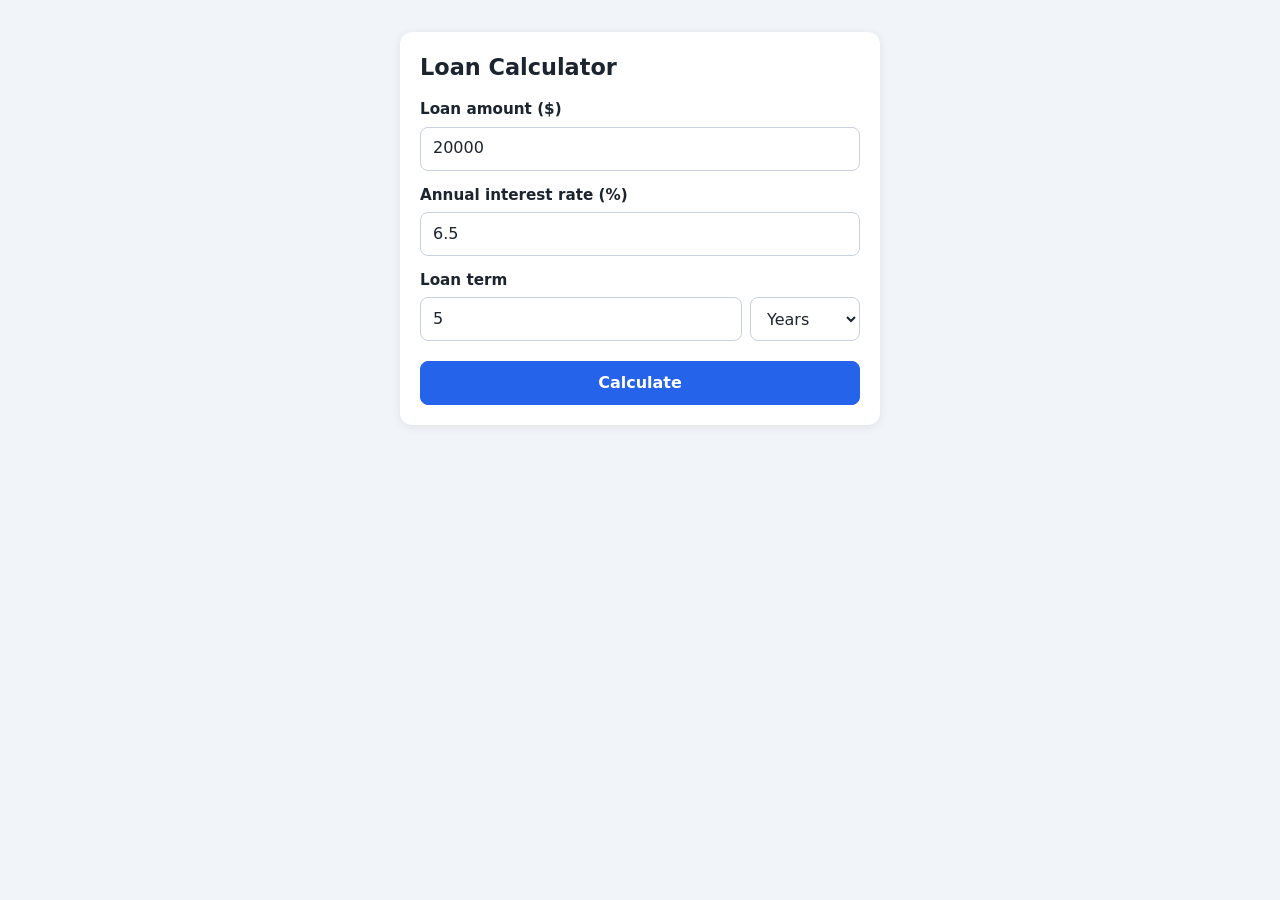
==== index.html @ e91dde8b "initial commit" ====
<!DOCTYPE html>
<html lang="en">
<head>
  <meta charset="UTF-8">
  <meta name="viewport" content="width=device-width, initial-scale=1">
  <title>Simple Loan Calculator</title>
  <link rel="stylesheet" href="style.css">
</head>
<body>
  <main class="card">
    <h1>Loan Calculator</h1>

    <form id="loan-form" novalidate>
      <label for="amount">Loan amount ($)</label>
      <input id="amount" name="amount" type="number" inputmode="decimal"
             min="0" step="any" value="20000" required>

      <label for="rate">Annual interest rate (%)</label>
      <input id="rate" name="rate" type="number" inputmode="decimal"
             min="0" step="any" value="6.5" required>

      <label for="term">Loan term</label>
      <div class="term-row">
        <input id="term" name="term" type="number" inputmode="numeric"
               min="1" step="1" value="5" required>
        <select id="term-unit" name="termUnit" aria-label="Term unit">
          <option value="years" selected>Years</option>
          <option value="months">Months</option>
        </select>
      </div>

      <button type="submit">Calculate</button>
    </form>

    <p id="errors" class="errors" role="alert" hidden></p>

    <section id="results" aria-live="polite" hidden>
      <p class="label">Monthly payment</p>
      <p id="monthly" class="big-number"></p>

      <div class="chart-wrap">
        <div id="pie" class="pie" role="img" aria-label="Pie chart of principal versus interest"></div>
        <ul class="legend">
          <li><span class="swatch principal"></span>Principal
            <strong id="principal-total"></strong>
            <span id="principal-pct" class="pct"></span></li>
          <li><span class="swatch interest"></span>Interest
            <strong id="interest-total"></strong>
            <span id="interest-pct" class="pct"></span></li>
        </ul>
      </div>

      <dl class="summary">
        <div><dt>Number of payments</dt><dd id="payments"></dd></div>
        <div><dt>Total paid</dt><dd id="total-paid"></dd></div>
      </dl>
    </section>
  </main>

  <script src="script.js"></script>
</body>
</html>
---- style.css ----
:root {
  --bg: #f1f4f9;
  --card: #ffffff;
  --text: #1c2430;
  --muted: #5b6676;
  --border: #c9d1dd;
  --accent: #2563eb;
  --principal: #2563eb;
  --interest: #f59e0b;
}

* { box-sizing: border-box; }

body {
  margin: 0;
  padding: 16px;
  background: var(--bg);
  color: var(--text);
  font-family: system-ui, -apple-system, "Segoe UI", Roboto, sans-serif;
  line-height: 1.4;
}

.card {
  max-width: 480px;
  margin: 0 auto;
  padding: 20px;
  background: var(--card);
  border-radius: 12px;
  box-shadow: 0 2px 10px rgba(0, 0, 0, 0.08);
}

h1 { margin: 0 0 16px; font-size: 1.4rem; }

label {
  display: block;
  margin: 14px 0 6px;
  font-weight: 600;
  font-size: 0.95rem;
}

input, select, button {
  font: inherit;
  width: 100%;
  min-height: 44px; /* comfortable tap target */
  padding: 8px 12px;
  border: 1px solid var(--border);
  border-radius: 8px;
  background: #fff;
  color: var(--text);
}

input:focus, select:focus, button:focus-visible {
  outline: 3px solid rgba(37, 99, 235, 0.35);
  border-color: var(--accent);
}

.term-row { display: flex; gap: 8px; }
.term-row input { flex: 1; min-width: 0; }
.term-row select { flex: 0 0 110px; width: 110px; }

button {
  margin-top: 20px;
  background: var(--accent);
  border-color: var(--accent);
  color: #fff;
  font-weight: 600;
  cursor: pointer;
}
button:hover { filter: brightness(1.08); }

.errors {
  margin: 14px 0 0;
  padding: 10px 12px;
  background: #fdecec;
  border: 1px solid #f2b8b8;
  border-radius: 8px;
  color: #8a1c1c;
  font-size: 0.95rem;
}

#results { margin-top: 24px; padding-top: 20px; border-top: 1px solid var(--border); }

.label { margin: 0; color: var(--muted); font-size: 0.9rem; }
.big-number { margin: 2px 0 16px; font-size: 2.2rem; font-weight: 700; }

.chart-wrap {
  display: flex;
  flex-direction: column;
  align-items: center;
  gap: 16px;
}

.pie {
  width: min(220px, 70vw);
  aspect-ratio: 1;
  border-radius: 50%;
  background: conic-gradient(var(--principal) 0 100%, var(--interest) 0);
}

.legend { list-style: none; margin: 0; padding: 0; width: 100%; }
.legend li {
  display: flex;
  align-items: center;
  flex-wrap: wrap;
  gap: 6px 8px;
  padding: 6px 0;
}
.legend strong { margin-left: auto; }
.pct { color: var(--muted); font-size: 0.85rem; min-width: 3.2em; text-align: right; }

.swatch { width: 14px; height: 14px; border-radius: 3px; flex: none; }
.swatch.principal { background: var(--principal); }
.swatch.interest { background: var(--interest); }

.summary { margin: 16px 0 0; }
.summary div {
  display: flex;
  justify-content: space-between;
  gap: 12px;
  padding: 8px 0;
  border-top: 1px solid var(--border);
}
.summary dt { color: var(--muted); }
.summary dd { margin: 0; font-weight: 600; }

[hidden] { display: none !important; }

@media (min-width: 520px) {
  body { padding: 32px 16px; }
  .chart-wrap { flex-direction: row; align-items: center; }
  .legend { flex: 1; }
}
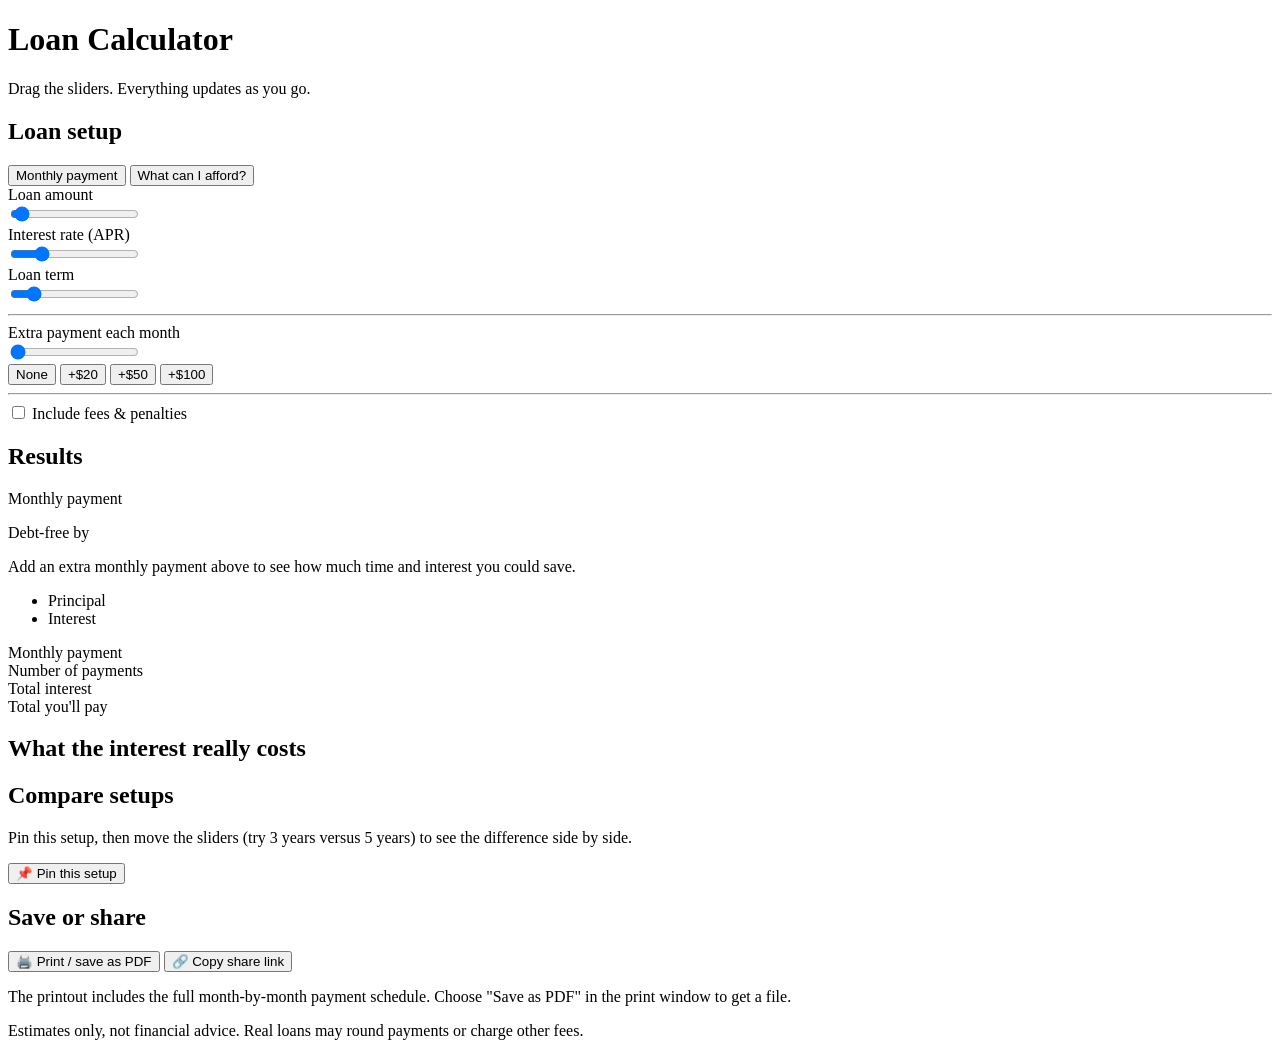
==== commit 40ca61c5: "Rename index (1).html to index.html" ====
--- a/index.html
+++ b/index.html
@@ -3,40 +3,119 @@
 <head>
   <meta charset="UTF-8">
   <meta name="viewport" content="width=device-width, initial-scale=1">
-  <title>Simple Loan Calculator</title>
+  <title>Loan Calculator</title>
   <link rel="stylesheet" href="style.css">
 </head>
 <body>
-  <main class="card">
-    <h1>Loan Calculator</h1>
+  <main class="app">
 
-    <form id="loan-form" novalidate>
-      <label for="amount">Loan amount ($)</label>
-      <input id="amount" name="amount" type="number" inputmode="decimal"
-             min="0" step="any" value="20000" required>
+    <header class="screen-only">
+      <h1>Loan Calculator</h1>
+      <p class="intro">Drag the sliders. Everything updates as you go.</p>
+    </header>
 
-      <label for="rate">Annual interest rate (%)</label>
-      <input id="rate" name="rate" type="number" inputmode="decimal"
-             min="0" step="any" value="6.5" required>
+    <noscript><p class="note">This calculator needs JavaScript turned on.</p></noscript>
 
-      <label for="term">Loan term</label>
-      <div class="term-row">
-        <input id="term" name="term" type="number" inputmode="numeric"
-               min="1" step="1" value="5" required>
-        <select id="term-unit" name="termUnit" aria-label="Term unit">
-          <option value="years" selected>Years</option>
-          <option value="months">Months</option>
-        </select>
+    <!-- ============ SETUP ============ -->
+    <section class="card screen-only" aria-labelledby="setup-title">
+      <h2 id="setup-title" class="visually-hidden">Loan setup</h2>
+
+      <div class="seg" role="group" aria-label="Calculator mode">
+        <button type="button" id="mode-loan" aria-pressed="true">Monthly payment</button>
+        <button type="button" id="mode-afford" aria-pressed="false">What can I afford?</button>
       </div>
 
-      <button type="submit">Calculate</button>
-    </form>
+      <div class="field" id="field-amount">
+        <div class="field-head">
+          <label for="amount">Loan amount</label>
+          <output id="out-amount" for="amount"></output>
+        </div>
+        <input id="amount" type="range" min="1000" max="500000" step="500" value="20000">
+      </div>
 
-    <p id="errors" class="errors" role="alert" hidden></p>
+      <div class="field" id="field-payment" hidden>
+        <div class="field-head">
+          <label for="payment">Max monthly payment</label>
+          <output id="out-payment" for="payment"></output>
+        </div>
+        <input id="payment" type="range" min="50" max="5000" step="25" value="400">
+      </div>
 
-    <section id="results" aria-live="polite" hidden>
-      <p class="label">Monthly payment</p>
-      <p id="monthly" class="big-number"></p>
+      <div class="field">
+        <div class="field-head">
+          <label for="rate">Interest rate (APR)</label>
+          <output id="out-rate" for="rate"></output>
+        </div>
+        <input id="rate" type="range" min="0" max="30" step="0.1" value="6.5">
+      </div>
+
+      <div class="field">
+        <div class="field-head">
+          <label for="years">Loan term</label>
+          <output id="out-years" for="years"></output>
+        </div>
+        <input id="years" type="range" min="1" max="30" step="1" value="5">
+      </div>
+
+      <hr>
+
+      <div class="field">
+        <div class="field-head">
+          <label for="extra">Extra payment each month</label>
+          <output id="out-extra" for="extra"></output>
+        </div>
+        <input id="extra" type="range" min="0" max="500" step="5" value="0">
+        <div class="chips" role="group" aria-label="Quick extra payment amounts">
+          <button type="button" class="chip" data-extra="0">None</button>
+          <button type="button" class="chip" data-extra="20">+$20</button>
+          <button type="button" class="chip" data-extra="50">+$50</button>
+          <button type="button" class="chip" data-extra="100">+$100</button>
+        </div>
+      </div>
+
+      <hr>
+
+      <label class="switch">
+        <input type="checkbox" id="fees-on">
+        <span>Include fees &amp; penalties</span>
+      </label>
+
+      <div id="fee-fields" hidden>
+        <div class="field">
+          <div class="field-head">
+            <label for="fee">Origination fee</label>
+            <output id="out-fee" for="fee"></output>
+          </div>
+          <input id="fee" type="range" min="0" max="10" step="0.25" value="3">
+        </div>
+        <div class="field">
+          <div class="field-head">
+            <label for="penalty">Prepayment penalty</label>
+            <output id="out-penalty" for="penalty"></output>
+          </div>
+          <input id="penalty" type="range" min="0" max="5" step="0.25" value="2">
+        </div>
+        <p class="note">The origination fee is taken out of the money you receive.
+          The penalty only applies to extra payments.</p>
+      </div>
+    </section>
+
+    <!-- ============ RESULTS ============ -->
+    <section class="card screen-only" id="results" aria-labelledby="results-title">
+      <h2 id="results-title" class="visually-hidden">Results</h2>
+
+      <p class="label" id="primary-label">Monthly payment</p>
+      <p class="big-number" id="primary-value"></p>
+      <p class="sub-line" id="primary-sub" hidden></p>
+
+      <p class="payoff">Debt-free by <strong id="payoff-date"></strong></p>
+
+      <div class="badges">
+        <span class="badge" id="badge-months" hidden></span>
+        <span class="badge" id="badge-interest" hidden></span>
+      </div>
+      <p class="note" id="extra-hint">Add an extra monthly payment above to see how much
+        time and interest you could save.</p>
 
       <div class="chart-wrap">
         <div id="pie" class="pie" role="img" aria-label="Pie chart of principal versus interest"></div>
@@ -47,14 +126,67 @@
           <li><span class="swatch interest"></span>Interest
             <strong id="interest-total"></strong>
             <span id="interest-pct" class="pct"></span></li>
+          <li id="legend-fees" hidden><span class="swatch fees"></span>Fees &amp; penalties
+            <strong id="fees-total"></strong>
+            <span id="fees-pct" class="pct"></span></li>
         </ul>
       </div>
 
       <dl class="summary">
-        <div><dt>Number of payments</dt><dd id="payments"></dd></div>
-        <div><dt>Total paid</dt><dd id="total-paid"></dd></div>
+        <div><dt>Monthly payment</dt><dd id="sum-monthly"></dd></div>
+        <div><dt>Number of payments</dt><dd id="sum-count"></dd></div>
+        <div><dt>Total interest</dt><dd id="sum-interest"></dd></div>
+        <div id="row-fees" hidden><dt>Fees &amp; penalties</dt><dd id="sum-fees"></dd></div>
+        <div id="row-apr" hidden><dt>Effective APR</dt><dd id="sum-apr"></dd></div>
+        <div><dt>Total you'll pay</dt><dd id="sum-total"></dd></div>
       </dl>
     </section>
+
+    <!-- ============ COST EQUIVALENTS ============ -->
+    <section class="card screen-only" aria-labelledby="equiv-title">
+      <h2 id="equiv-title">What the interest really costs</h2>
+      <ul class="equiv" id="equiv-list"></ul>
+      <p class="note" id="equiv-note"></p>
+    </section>
+
+    <!-- ============ COMPARE ============ -->
+    <section class="card screen-only" aria-labelledby="compare-title">
+      <h2 id="compare-title">Compare setups</h2>
+      <p class="note" id="compare-hint">Pin this setup, then move the sliders (try 3 years
+        versus 5 years) to see the difference side by side.</p>
+
+      <div class="btn-row">
+        <button type="button" id="pin" class="btn">📌 Pin this setup</button>
+        <button type="button" id="unpin" class="btn ghost" hidden>Clear pin</button>
+      </div>
+
+      <table class="compare" id="compare-table" hidden>
+        <thead>
+          <tr><th scope="col"><span class="visually-hidden">Measure</span></th>
+              <th scope="col">Pinned</th><th scope="col">Now</th></tr>
+        </thead>
+        <tbody></tbody>
+      </table>
+      <p class="compare-summary" id="compare-summary" hidden></p>
+    </section>
+
+    <!-- ============ SHARE / PRINT ============ -->
+    <section class="card screen-only" aria-labelledby="share-title">
+      <h2 id="share-title">Save or share</h2>
+      <div class="btn-row">
+        <button type="button" id="print" class="btn">🖨️ Print / save as PDF</button>
+        <button type="button" id="share" class="btn">🔗 Copy share link</button>
+      </div>
+      <p class="note" id="share-status" role="status"></p>
+      <p class="note">The printout includes the full month-by-month payment schedule.
+        Choose "Save as PDF" in the print window to get a file.</p>
+    </section>
+
+    <p class="note disclaimer screen-only">Estimates only, not financial advice.
+      Real loans may round payments or charge other fees.</p>
+
+    <!-- Built by script.js, only visible when printing -->
+    <section id="print-area" class="print-only"></section>
   </main>
 
   <script src="script.js"></script>
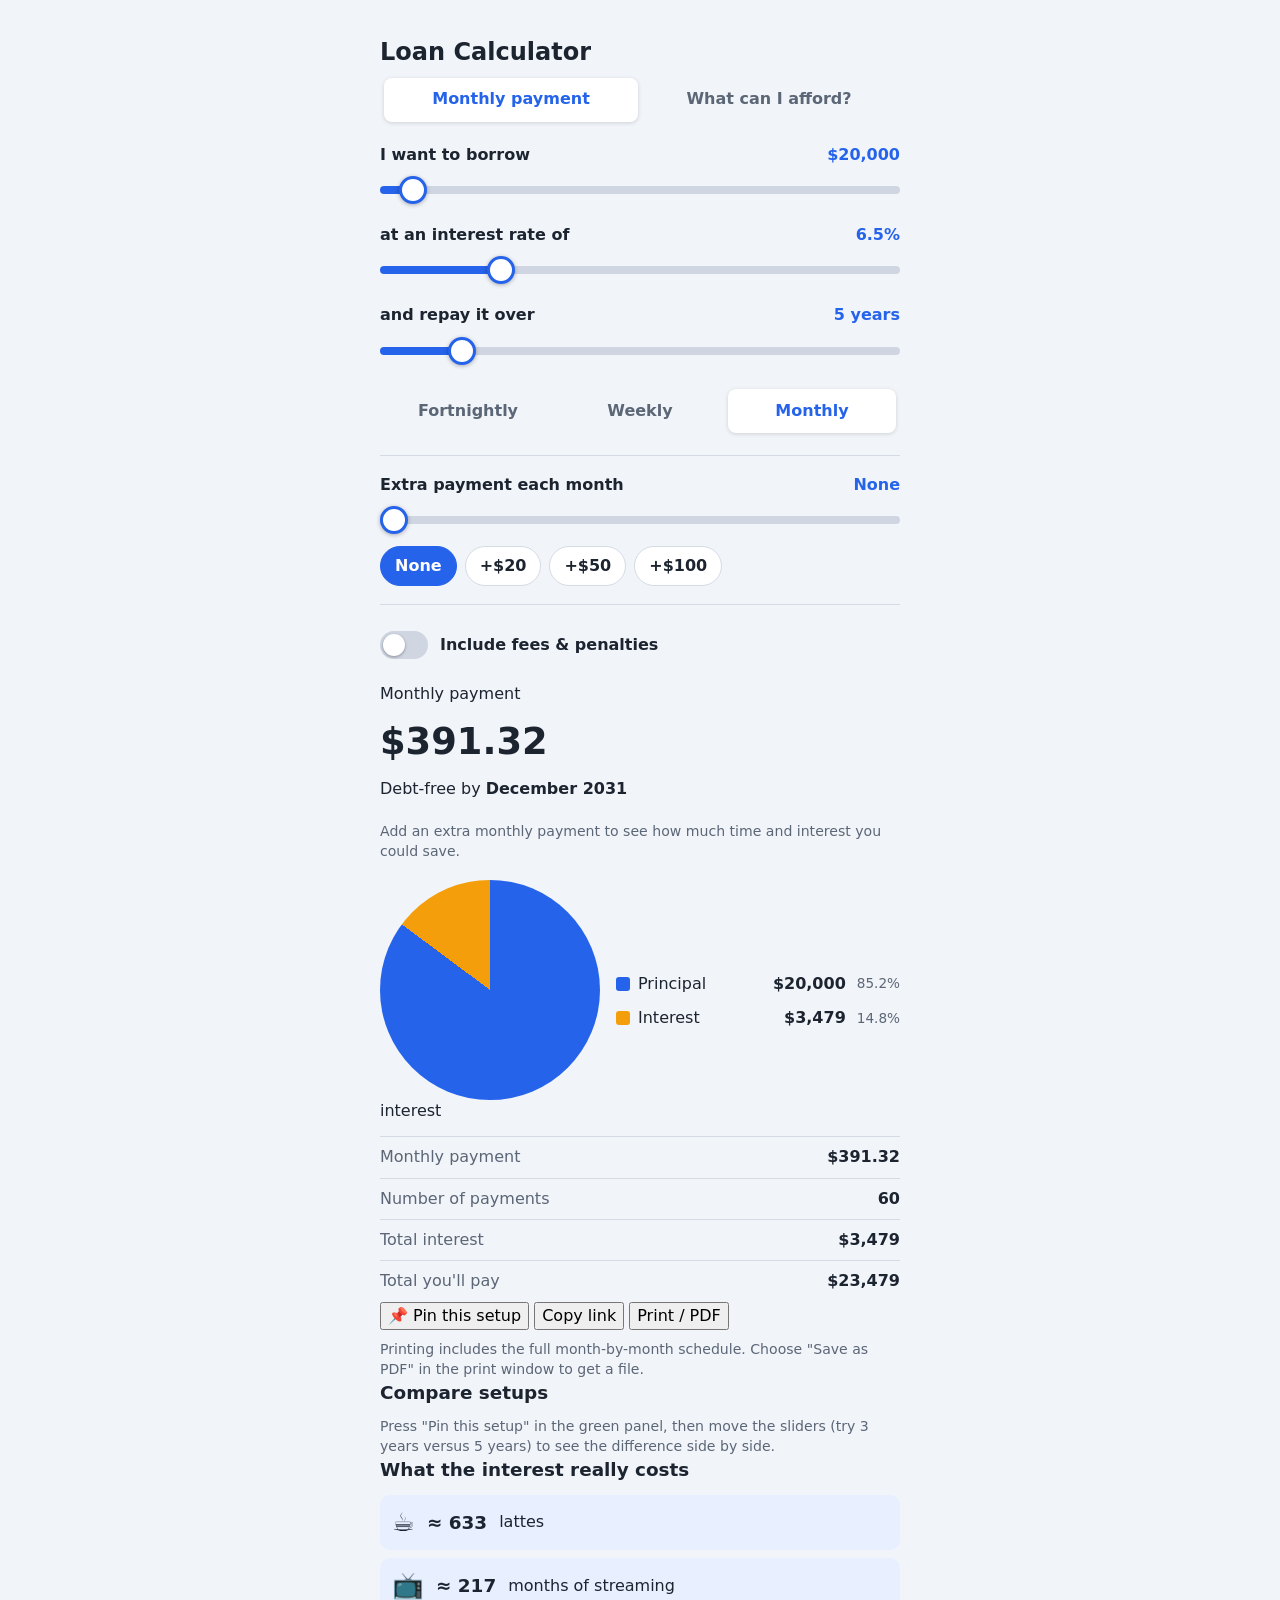
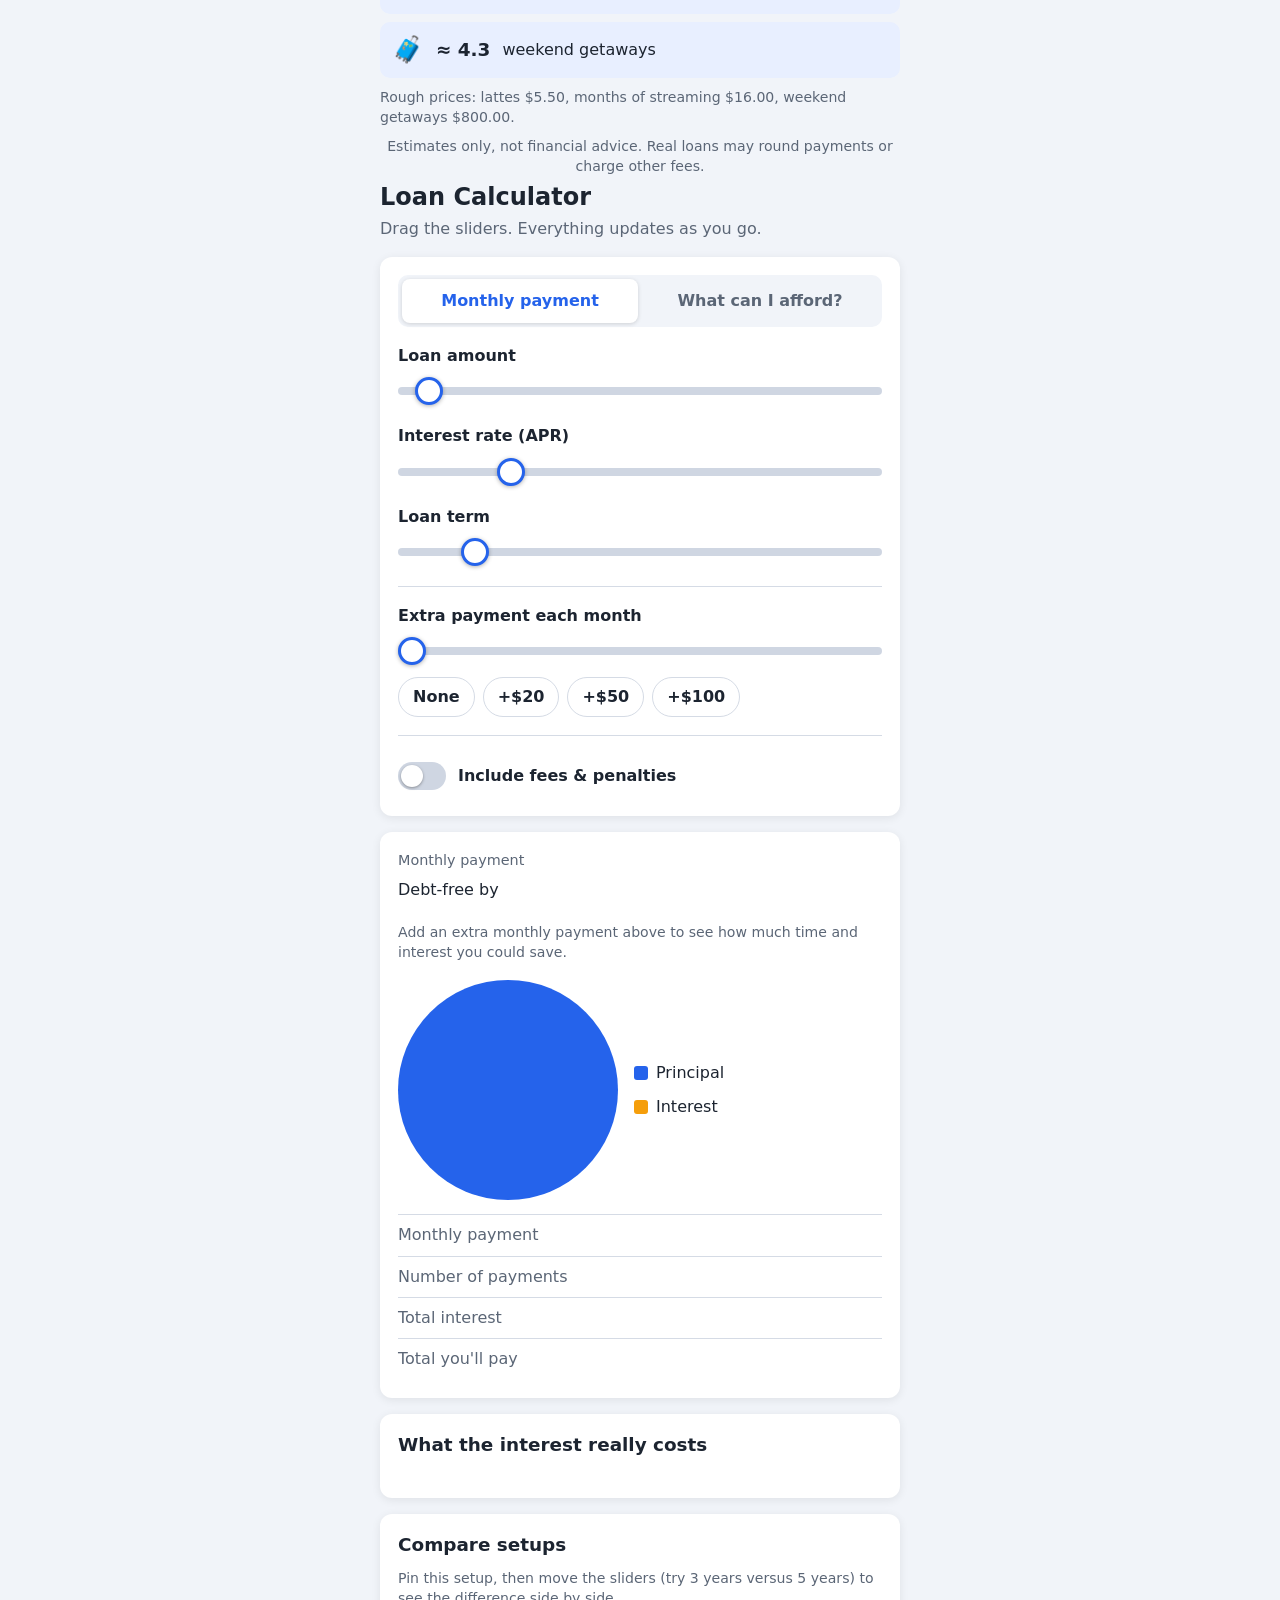
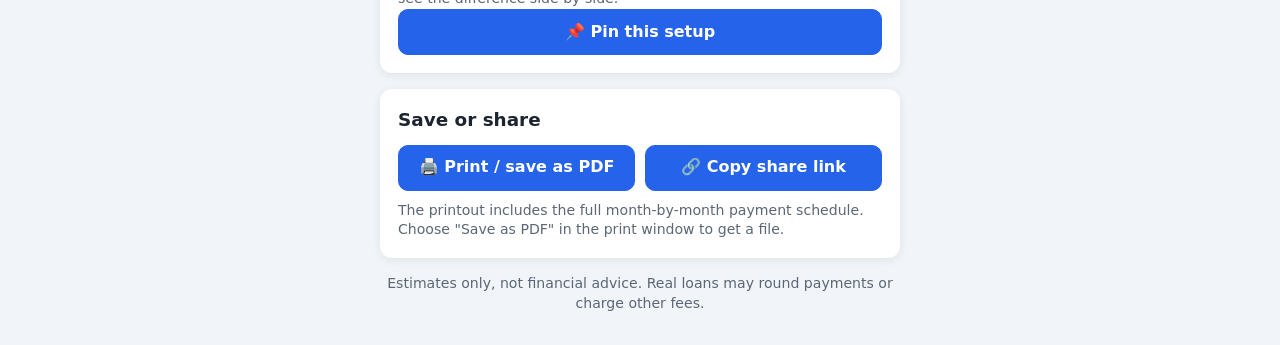
==== commit c422c727: "Refactor index.html structure and add elements" ====
--- a/index.html
+++ b/index.html
@@ -5,7 +5,223 @@
   <meta name="viewport" content="width=device-width, initial-scale=1">
   <title>Loan Calculator</title>
   <link rel="stylesheet" href="style.css">
+</head><!DOCTYPE html>
+<html lang="en">
+<head>
+  <meta charset="UTF-8">
+  <meta name="viewport" content="width=device-width, initial-scale=1">
+  <title>Loan Calculator</title>
+  <link rel="preconnect" href="https://fonts.googleapis.com">
+  <link rel="preconnect" href="https://fonts.gstatic.com" crossorigin>
+  <link href="https://fonts.googleapis.com/css2?family=Poppins:wght@400;500;600;700&display=swap" rel="stylesheet">
+  <link rel="stylesheet" href="style.css">
 </head>
+<body>
+  <main class="app">
+
+    <noscript><p class="note">This calculator needs JavaScript turned on.</p></noscript>
+
+    <div class="layout screen-only">
+
+      <!-- ============ SETUP (dark green panel) ============ -->
+      <section class="panel setup" aria-labelledby="setup-title">
+        <h1 id="setup-title">Loan Calculator</h1>
+
+        <div class="seg" role="group" aria-label="Calculator mode">
+          <button type="button" id="mode-loan" aria-pressed="true">Monthly payment</button>
+          <button type="button" id="mode-afford" aria-pressed="false">What can I afford?</button>
+        </div>
+
+        <div class="field" id="field-amount">
+          <div class="field-head">
+            <label for="amount">I want to borrow</label>
+            <output id="out-amount" for="amount"></output>
+          </div>
+          <input id="amount" type="range" min="1000" max="500000" step="500" value="20000">
+        </div>
+
+        <div class="field" id="field-payment" hidden>
+          <div class="field-head">
+            <label for="payment">I can pay up to</label>
+            <output id="out-payment" for="payment"></output>
+          </div>
+          <input id="payment" type="range" min="50" max="5000" step="25" value="400">
+        </div>
+
+        <div class="field">
+          <div class="field-head">
+            <label for="rate">at an interest rate of</label>
+            <output id="out-rate" for="rate"></output>
+          </div>
+          <input id="rate" type="range" min="0" max="30" step="0.1" value="6.5">
+        </div>
+
+        <div class="field">
+          <div class="field-head">
+            <label for="years">and repay it over</label>
+            <output id="out-years" for="years"></output>
+          </div>
+          <input id="years" type="range" min="1" max="30" step="1" value="5">
+        </div>
+
+        <div class="seg seg-freq" id="freq-group" role="group" aria-label="Show payment per">
+          <button type="button" data-freq="fortnightly" aria-pressed="false">Fortnightly</button>
+          <button type="button" data-freq="weekly" aria-pressed="false">Weekly</button>
+          <button type="button" data-freq="monthly" aria-pressed="true">Monthly</button>
+        </div>
+        <p class="note" id="freq-note" hidden>Weekly and fortnightly amounts are estimates
+          (monthly payment × 12 ÷ 52 or 26). The schedule and totals use monthly payments.</p>
+
+        <hr>
+
+        <div class="field">
+          <div class="field-head">
+            <label for="extra">Extra payment each month</label>
+            <output id="out-extra" for="extra"></output>
+          </div>
+          <input id="extra" type="range" min="0" max="500" step="5" value="0">
+          <div class="chips" role="group" aria-label="Quick extra payment amounts">
+            <button type="button" class="chip" data-extra="0">None</button>
+            <button type="button" class="chip" data-extra="20">+$20</button>
+            <button type="button" class="chip" data-extra="50">+$50</button>
+            <button type="button" class="chip" data-extra="100">+$100</button>
+          </div>
+        </div>
+
+        <hr>
+
+        <label class="switch">
+          <input type="checkbox" id="fees-on">
+          <span>Include fees &amp; penalties</span>
+        </label>
+
+        <div id="fee-fields" hidden>
+          <div class="field">
+            <div class="field-head">
+              <label for="fee">Origination fee</label>
+              <output id="out-fee" for="fee"></output>
+            </div>
+            <input id="fee" type="range" min="0" max="10" step="0.25" value="3">
+          </div>
+          <div class="field">
+            <div class="field-head">
+              <label for="penalty">Prepayment penalty</label>
+              <output id="out-penalty" for="penalty"></output>
+            </div>
+            <input id="penalty" type="range" min="0" max="5" step="0.25" value="2">
+          </div>
+          <p class="note">The origination fee is taken out of the money you receive.
+            The penalty only applies to extra payments.</p>
+        </div>
+      </section>
+
+      <!-- ============ RESULTS (bright green panel) ============ -->
+      <section class="panel results" id="results" aria-labelledby="results-title">
+        <h2 id="results-title" class="visually-hidden">Results</h2>
+
+        <div class="hero">
+          <p class="hero-label" id="primary-label">At this rate you'll pay</p>
+          <div class="hero-figure">
+            <p class="big-number" id="primary-value"></p>
+            <p class="unit" id="primary-unit"></p>
+          </div>
+        </div>
+        <p class="sub-line" id="primary-sub" hidden></p>
+
+        <p class="payoff">Debt-free by <strong id="payoff-date"></strong></p>
+
+        <div class="badges">
+          <span class="badge" id="badge-months" hidden></span>
+          <span class="badge" id="badge-interest" hidden></span>
+        </div>
+        <p class="note" id="extra-hint">Add an extra monthly payment to see how much
+          time and interest you could save.</p>
+
+        <div class="chart-wrap">
+          <div class="donut">
+            <div id="pie" class="pie" role="img" aria-label="Chart of principal versus interest"></div>
+            <div class="donut-center">
+              <strong id="donut-pct"></strong>
+              <span>interest</span>
+            </div>
+          </div>
+          <ul class="legend">
+            <li><span class="swatch principal"></span>Principal
+              <strong id="principal-total"></strong>
+              <span id="principal-pct" class="pct"></span></li>
+            <li><span class="swatch interest"></span>Interest
+              <strong id="interest-total"></strong>
+              <span id="interest-pct" class="pct"></span></li>
+            <li id="legend-fees" hidden><span class="swatch fees"></span>Fees &amp; penalties
+              <strong id="fees-total"></strong>
+              <span id="fees-pct" class="pct"></span></li>
+          </ul>
+        </div>
+
+        <dl class="summary">
+          <div><dt>Monthly payment</dt><dd id="sum-monthly"></dd></div>
+          <div><dt>Number of payments</dt><dd id="sum-count"></dd></div>
+          <div><dt>Total interest</dt><dd id="sum-interest"></dd></div>
+          <div id="row-fees" hidden><dt>Fees &amp; penalties</dt><dd id="sum-fees"></dd></div>
+          <div id="row-apr" hidden><dt>Effective APR</dt><dd id="sum-apr"></dd></div>
+          <div><dt>Total you'll pay</dt><dd id="sum-total"></dd></div>
+        </dl>
+
+        <div class="actions">
+          <button type="button" id="pin" class="pill pill-white">
+            <span id="pin-label">Pin this setup</span>
+            <span class="arrow" aria-hidden="true">→</span>
+          </button>
+          <button type="button" id="share" class="pill pill-ghost">Copy link</button>
+          <button type="button" id="print" class="pill pill-ghost">Print / PDF</button>
+        </div>
+        <p class="note" id="share-status" role="status"></p>
+        <p class="note">Printing includes the full month-by-month schedule.
+          Choose "Save as PDF" in the print window to get a file.</p>
+      </section>
+    </div>
+
+    <div class="lower screen-only">
+
+      <!-- ============ COMPARE ============ -->
+      <section class="panel compare-panel" aria-labelledby="compare-title">
+        <h2 id="compare-title">Compare setups</h2>
+        <p class="note" id="compare-hint">Press "Pin this setup" in the green panel, then move
+          the sliders (try 3 years versus 5 years) to see the difference side by side.</p>
+
+        <table class="compare" id="compare-table" hidden>
+          <thead>
+            <tr><th scope="col"><span class="visually-hidden">Measure</span></th>
+                <th scope="col">Pinned</th><th scope="col">Now</th></tr>
+          </thead>
+          <tbody></tbody>
+        </table>
+        <p class="compare-summary" id="compare-summary" hidden></p>
+
+        <div class="actions">
+          <button type="button" id="unpin" class="pill pill-ghost" hidden>Clear pin</button>
+        </div>
+      </section>
+
+      <!-- ============ COST EQUIVALENTS ============ -->
+      <section class="panel banner" aria-labelledby="equiv-title">
+        <h2 id="equiv-title">What the interest really costs</h2>
+        <ul class="equiv" id="equiv-list"></ul>
+        <p class="note" id="equiv-note"></p>
+      </section>
+    </div>
+
+    <p class="note disclaimer screen-only">Estimates only, not financial advice.
+      Real loans may round payments or charge other fees.</p>
+
+    <!-- Built by script.js, only visible when printing -->
+    <section id="print-area" class="print-only"></section>
+  </main>
+
+  <script src="script.js"></script>
+</body>
+</html>
+
 <body>
   <main class="app">
 
--- a/style.css
+++ b/style.css
@@ -0,0 +1,349 @@
+:root {
+  --bg: #f1f4f9;
+  --card: #ffffff;
+  --text: #1c2430;
+  --muted: #5b6676;
+  --border: #d5dbe5;
+  --track: #cfd6e2;
+  --accent: #2563eb;
+  --accent-soft: #e8efff;
+  --principal: #2563eb;
+  --interest: #f59e0b;
+  --fees: #dc2626;
+  --good: #15803d;
+  --bad: #b91c1c;
+}
+
+* { box-sizing: border-box; }
+
+body {
+  margin: 0;
+  padding: 16px;
+  background: var(--bg);
+  color: var(--text);
+  font-family: system-ui, -apple-system, "Segoe UI", Roboto, sans-serif;
+  line-height: 1.4;
+}
+
+.app { max-width: 520px; margin: 0 auto; }
+
+h1 { margin: 4px 0 4px; font-size: 1.5rem; }
+h2 { margin: 0 0 12px; font-size: 1.15rem; }
+.intro { margin: 0 0 16px; color: var(--muted); }
+
+.card {
+  margin-bottom: 16px;
+  padding: 18px;
+  background: var(--card);
+  border-radius: 12px;
+  box-shadow: 0 2px 10px rgba(0, 0, 0, 0.08);
+}
+
+hr { border: 0; border-top: 1px solid var(--border); margin: 18px 0; }
+
+.note { margin: 10px 0 0; color: var(--muted); font-size: 0.88rem; }
+.disclaimer { text-align: center; }
+
+.visually-hidden {
+  position: absolute;
+  width: 1px; height: 1px;
+  overflow: hidden;
+  clip: rect(0 0 0 0);
+  white-space: nowrap;
+}
+
+[hidden] { display: none !important; }
+
+button { font: inherit; }
+button:focus-visible, input:focus-visible {
+  outline: 3px solid rgba(37, 99, 235, 0.4);
+  outline-offset: 2px;
+}
+
+/* ---------- Mode switch ---------- */
+.seg {
+  display: flex;
+  margin-bottom: 18px;
+  padding: 4px;
+  gap: 4px;
+  background: var(--bg);
+  border-radius: 10px;
+}
+.seg button {
+  flex: 1;
+  min-height: 44px;
+  padding: 6px 8px;
+  border: 0;
+  border-radius: 8px;
+  background: transparent;
+  color: var(--muted);
+  font-weight: 600;
+  cursor: pointer;
+}
+.seg button[aria-pressed="true"] {
+  background: var(--card);
+  color: var(--accent);
+  box-shadow: 0 1px 4px rgba(0, 0, 0, 0.15);
+}
+
+/* ---------- Sliders ---------- */
+.field { margin-bottom: 18px; }
+.field:last-child { margin-bottom: 0; }
+
+.field-head {
+  display: flex;
+  justify-content: space-between;
+  align-items: baseline;
+  gap: 12px;
+  margin-bottom: 8px;
+}
+.field-head label { font-weight: 600; }
+.field-head output { font-weight: 700; color: var(--accent); text-align: right; }
+
+input[type="range"] {
+  -webkit-appearance: none;
+  appearance: none;
+  display: block;
+  width: 100%;
+  height: 32px;
+  margin: 0;
+  padding: 0;
+  background: transparent;
+  cursor: pointer;
+  --fill: 0%;
+}
+input[type="range"]::-webkit-slider-runnable-track {
+  height: 8px;
+  border-radius: 4px;
+  background: linear-gradient(to right, var(--accent) var(--fill), var(--track) var(--fill));
+}
+input[type="range"]::-moz-range-track {
+  height: 8px;
+  border-radius: 4px;
+  background: linear-gradient(to right, var(--accent) var(--fill), var(--track) var(--fill));
+}
+input[type="range"]::-webkit-slider-thumb {
+  -webkit-appearance: none;
+  width: 28px;
+  height: 28px;
+  margin-top: -10px;
+  border: 3px solid var(--accent);
+  border-radius: 50%;
+  background: #fff;
+  box-shadow: 0 1px 4px rgba(0, 0, 0, 0.3);
+}
+input[type="range"]::-moz-range-thumb {
+  width: 22px;
+  height: 22px;
+  border: 3px solid var(--accent);
+  border-radius: 50%;
+  background: #fff;
+  box-shadow: 0 1px 4px rgba(0, 0, 0, 0.3);
+}
+
+/* ---------- Chips ---------- */
+.chips { display: flex; flex-wrap: wrap; gap: 8px; margin-top: 10px; }
+.chip {
+  min-height: 40px;
+  padding: 4px 14px;
+  border: 1px solid var(--border);
+  border-radius: 20px;
+  background: #fff;
+  color: var(--text);
+  font-weight: 600;
+  cursor: pointer;
+}
+.chip[aria-pressed="true"] {
+  background: var(--accent);
+  border-color: var(--accent);
+  color: #fff;
+}
+
+/* ---------- Toggle switch ---------- */
+.switch {
+  display: flex;
+  align-items: center;
+  gap: 12px;
+  min-height: 44px;
+  font-weight: 600;
+  cursor: pointer;
+}
+.switch input {
+  -webkit-appearance: none;
+  appearance: none;
+  position: relative;
+  flex: none;
+  width: 48px;
+  height: 28px;
+  margin: 0;
+  border-radius: 14px;
+  background: var(--track);
+  cursor: pointer;
+  transition: background 0.15s;
+}
+.switch input::before {
+  content: "";
+  position: absolute;
+  top: 3px;
+  left: 3px;
+  width: 22px;
+  height: 22px;
+  border-radius: 50%;
+  background: #fff;
+  box-shadow: 0 1px 3px rgba(0, 0, 0, 0.35);
+  transition: transform 0.15s;
+}
+.switch input:checked { background: var(--accent); }
+.switch input:checked::before { transform: translateX(20px); }
+
+#fee-fields { margin-top: 12px; }
+
+/* ---------- Results ---------- */
+.label { margin: 0; color: var(--muted); font-size: 0.9rem; }
+.big-number { margin: 2px 0 4px; font-size: 2.3rem; font-weight: 700; line-height: 1.1; }
+.sub-line { margin: 0 0 6px; color: var(--muted); }
+.payoff { margin: 8px 0 12px; }
+
+.badges { display: flex; flex-wrap: wrap; gap: 8px; }
+.badge {
+  padding: 6px 12px;
+  border-radius: 20px;
+  background: #dcfce7;
+  color: #14532d;
+  font-weight: 700;
+  font-size: 0.92rem;
+  animation: pop 0.25s ease-out;
+}
+@keyframes pop {
+  from { transform: scale(0.85); opacity: 0; }
+  to { transform: scale(1); opacity: 1; }
+}
+
+.chart-wrap {
+  display: flex;
+  flex-direction: column;
+  align-items: center;
+  gap: 16px;
+  margin-top: 18px;
+}
+.pie {
+  width: min(220px, 70vw);
+  aspect-ratio: 1;
+  border-radius: 50%;
+  background: conic-gradient(var(--principal) 0 100%);
+}
+
+.legend { list-style: none; margin: 0; padding: 0; width: 100%; }
+.legend li {
+  display: flex;
+  align-items: center;
+  gap: 8px;
+  padding: 6px 0;
+}
+.legend strong { margin-left: auto; }
+.pct { min-width: 3.4em; color: var(--muted); font-size: 0.85rem; text-align: right; }
+
+.swatch { width: 14px; height: 14px; border-radius: 3px; flex: none; }
+.swatch.principal { background: var(--principal); }
+.swatch.interest { background: var(--interest); }
+.swatch.fees { background: var(--fees); }
+
+.summary { margin: 14px 0 0; }
+.summary div {
+  display: flex;
+  justify-content: space-between;
+  gap: 12px;
+  padding: 9px 0;
+  border-top: 1px solid var(--border);
+}
+.summary dt { color: var(--muted); }
+.summary dd { margin: 0; font-weight: 600; text-align: right; }
+
+/* ---------- Equivalents ---------- */
+.equiv { list-style: none; margin: 0; padding: 0; display: grid; gap: 8px; }
+.equiv li {
+  display: flex;
+  align-items: center;
+  gap: 12px;
+  padding: 10px 12px;
+  border-radius: 10px;
+  background: var(--accent-soft);
+}
+.equiv .icon { font-size: 1.6rem; }
+.equiv .count { font-size: 1.15rem; font-weight: 700; }
+
+/* ---------- Buttons ---------- */
+.btn-row { display: flex; flex-wrap: wrap; gap: 10px; }
+.btn {
+  flex: 1 1 150px;
+  min-height: 46px;
+  padding: 8px 14px;
+  border: 1px solid var(--accent);
+  border-radius: 10px;
+  background: var(--accent);
+  color: #fff;
+  font-weight: 600;
+  cursor: pointer;
+}
+.btn:hover { filter: brightness(1.08); }
+.btn.ghost { background: #fff; color: var(--accent); }
+
+/* ---------- Compare table ---------- */
+.compare {
+  width: 100%;
+  margin-top: 14px;
+  border-collapse: collapse;
+  font-size: 0.92rem;
+}
+.compare th, .compare td {
+  padding: 8px 6px;
+  border-top: 1px solid var(--border);
+  text-align: right;
+}
+.compare th:first-child, .compare td:first-child { text-align: left; color: var(--muted); }
+.compare thead th { border-top: 0; font-weight: 700; }
+.compare td { font-weight: 600; }
+.compare td:first-child { font-weight: 400; }
+
+.compare-summary {
+  margin: 12px 0 0;
+  padding: 10px 12px;
+  border-radius: 10px;
+  background: var(--accent-soft);
+  font-weight: 600;
+}
+.compare-summary.good { background: #dcfce7; color: #14532d; }
+.compare-summary.bad { background: #fee2e2; color: #7f1d1d; }
+
+/* ---------- Print-only area ---------- */
+.print-only { display: none; }
+
+@media (min-width: 560px) {
+  body { padding: 32px 16px; }
+  .chart-wrap { flex-direction: row; }
+  .legend { flex: 1; }
+}
+
+@media (prefers-reduced-motion: reduce) {
+  .badge { animation: none; }
+  .switch input, .switch input::before { transition: none; }
+}
+
+@media print {
+  .screen-only { display: none !important; }
+  .print-only { display: block; }
+  body { padding: 0; background: #fff; color: #000; }
+  .app { max-width: none; }
+  .print-only h1 { font-size: 20pt; margin: 0; }
+  .print-date { margin: 2px 0 12px; color: #444; }
+  .facts { width: 100%; margin-bottom: 14px; border-collapse: collapse; }
+  .facts th, .facts td { padding: 4px 8px; border-bottom: 1px solid #ccc; text-align: left; }
+  .facts td { text-align: right; font-weight: 600; }
+  .schedule { width: 100%; border-collapse: collapse; font-size: 9.5pt; }
+  .schedule th, .schedule td { padding: 3px 6px; border-bottom: 1px solid #ddd; text-align: right; }
+  .schedule th:first-child, .schedule td:first-child,
+  .schedule th:nth-child(2), .schedule td:nth-child(2) { text-align: left; }
+  .schedule thead { display: table-header-group; }
+  .schedule tr { break-inside: avoid; }
+  .print-only h2 { font-size: 13pt; margin: 12px 0 6px; }
+}
--- a/style.css
+++ b/style.css
@@ -0,0 +1,349 @@
+:root {
+  --bg: #f1f4f9;
+  --card: #ffffff;
+  --text: #1c2430;
+  --muted: #5b6676;
+  --border: #d5dbe5;
+  --track: #cfd6e2;
+  --accent: #2563eb;
+  --accent-soft: #e8efff;
+  --principal: #2563eb;
+  --interest: #f59e0b;
+  --fees: #dc2626;
+  --good: #15803d;
+  --bad: #b91c1c;
+}
+
+* { box-sizing: border-box; }
+
+body {
+  margin: 0;
+  padding: 16px;
+  background: var(--bg);
+  color: var(--text);
+  font-family: system-ui, -apple-system, "Segoe UI", Roboto, sans-serif;
+  line-height: 1.4;
+}
+
+.app { max-width: 520px; margin: 0 auto; }
+
+h1 { margin: 4px 0 4px; font-size: 1.5rem; }
+h2 { margin: 0 0 12px; font-size: 1.15rem; }
+.intro { margin: 0 0 16px; color: var(--muted); }
+
+.card {
+  margin-bottom: 16px;
+  padding: 18px;
+  background: var(--card);
+  border-radius: 12px;
+  box-shadow: 0 2px 10px rgba(0, 0, 0, 0.08);
+}
+
+hr { border: 0; border-top: 1px solid var(--border); margin: 18px 0; }
+
+.note { margin: 10px 0 0; color: var(--muted); font-size: 0.88rem; }
+.disclaimer { text-align: center; }
+
+.visually-hidden {
+  position: absolute;
+  width: 1px; height: 1px;
+  overflow: hidden;
+  clip: rect(0 0 0 0);
+  white-space: nowrap;
+}
+
+[hidden] { display: none !important; }
+
+button { font: inherit; }
+button:focus-visible, input:focus-visible {
+  outline: 3px solid rgba(37, 99, 235, 0.4);
+  outline-offset: 2px;
+}
+
+/* ---------- Mode switch ---------- */
+.seg {
+  display: flex;
+  margin-bottom: 18px;
+  padding: 4px;
+  gap: 4px;
+  background: var(--bg);
+  border-radius: 10px;
+}
+.seg button {
+  flex: 1;
+  min-height: 44px;
+  padding: 6px 8px;
+  border: 0;
+  border-radius: 8px;
+  background: transparent;
+  color: var(--muted);
+  font-weight: 600;
+  cursor: pointer;
+}
+.seg button[aria-pressed="true"] {
+  background: var(--card);
+  color: var(--accent);
+  box-shadow: 0 1px 4px rgba(0, 0, 0, 0.15);
+}
+
+/* ---------- Sliders ---------- */
+.field { margin-bottom: 18px; }
+.field:last-child { margin-bottom: 0; }
+
+.field-head {
+  display: flex;
+  justify-content: space-between;
+  align-items: baseline;
+  gap: 12px;
+  margin-bottom: 8px;
+}
+.field-head label { font-weight: 600; }
+.field-head output { font-weight: 700; color: var(--accent); text-align: right; }
+
+input[type="range"] {
+  -webkit-appearance: none;
+  appearance: none;
+  display: block;
+  width: 100%;
+  height: 32px;
+  margin: 0;
+  padding: 0;
+  background: transparent;
+  cursor: pointer;
+  --fill: 0%;
+}
+input[type="range"]::-webkit-slider-runnable-track {
+  height: 8px;
+  border-radius: 4px;
+  background: linear-gradient(to right, var(--accent) var(--fill), var(--track) var(--fill));
+}
+input[type="range"]::-moz-range-track {
+  height: 8px;
+  border-radius: 4px;
+  background: linear-gradient(to right, var(--accent) var(--fill), var(--track) var(--fill));
+}
+input[type="range"]::-webkit-slider-thumb {
+  -webkit-appearance: none;
+  width: 28px;
+  height: 28px;
+  margin-top: -10px;
+  border: 3px solid var(--accent);
+  border-radius: 50%;
+  background: #fff;
+  box-shadow: 0 1px 4px rgba(0, 0, 0, 0.3);
+}
+input[type="range"]::-moz-range-thumb {
+  width: 22px;
+  height: 22px;
+  border: 3px solid var(--accent);
+  border-radius: 50%;
+  background: #fff;
+  box-shadow: 0 1px 4px rgba(0, 0, 0, 0.3);
+}
+
+/* ---------- Chips ---------- */
+.chips { display: flex; flex-wrap: wrap; gap: 8px; margin-top: 10px; }
+.chip {
+  min-height: 40px;
+  padding: 4px 14px;
+  border: 1px solid var(--border);
+  border-radius: 20px;
+  background: #fff;
+  color: var(--text);
+  font-weight: 600;
+  cursor: pointer;
+}
+.chip[aria-pressed="true"] {
+  background: var(--accent);
+  border-color: var(--accent);
+  color: #fff;
+}
+
+/* ---------- Toggle switch ---------- */
+.switch {
+  display: flex;
+  align-items: center;
+  gap: 12px;
+  min-height: 44px;
+  font-weight: 600;
+  cursor: pointer;
+}
+.switch input {
+  -webkit-appearance: none;
+  appearance: none;
+  position: relative;
+  flex: none;
+  width: 48px;
+  height: 28px;
+  margin: 0;
+  border-radius: 14px;
+  background: var(--track);
+  cursor: pointer;
+  transition: background 0.15s;
+}
+.switch input::before {
+  content: "";
+  position: absolute;
+  top: 3px;
+  left: 3px;
+  width: 22px;
+  height: 22px;
+  border-radius: 50%;
+  background: #fff;
+  box-shadow: 0 1px 3px rgba(0, 0, 0, 0.35);
+  transition: transform 0.15s;
+}
+.switch input:checked { background: var(--accent); }
+.switch input:checked::before { transform: translateX(20px); }
+
+#fee-fields { margin-top: 12px; }
+
+/* ---------- Results ---------- */
+.label { margin: 0; color: var(--muted); font-size: 0.9rem; }
+.big-number { margin: 2px 0 4px; font-size: 2.3rem; font-weight: 700; line-height: 1.1; }
+.sub-line { margin: 0 0 6px; color: var(--muted); }
+.payoff { margin: 8px 0 12px; }
+
+.badges { display: flex; flex-wrap: wrap; gap: 8px; }
+.badge {
+  padding: 6px 12px;
+  border-radius: 20px;
+  background: #dcfce7;
+  color: #14532d;
+  font-weight: 700;
+  font-size: 0.92rem;
+  animation: pop 0.25s ease-out;
+}
+@keyframes pop {
+  from { transform: scale(0.85); opacity: 0; }
+  to { transform: scale(1); opacity: 1; }
+}
+
+.chart-wrap {
+  display: flex;
+  flex-direction: column;
+  align-items: center;
+  gap: 16px;
+  margin-top: 18px;
+}
+.pie {
+  width: min(220px, 70vw);
+  aspect-ratio: 1;
+  border-radius: 50%;
+  background: conic-gradient(var(--principal) 0 100%);
+}
+
+.legend { list-style: none; margin: 0; padding: 0; width: 100%; }
+.legend li {
+  display: flex;
+  align-items: center;
+  gap: 8px;
+  padding: 6px 0;
+}
+.legend strong { margin-left: auto; }
+.pct { min-width: 3.4em; color: var(--muted); font-size: 0.85rem; text-align: right; }
+
+.swatch { width: 14px; height: 14px; border-radius: 3px; flex: none; }
+.swatch.principal { background: var(--principal); }
+.swatch.interest { background: var(--interest); }
+.swatch.fees { background: var(--fees); }
+
+.summary { margin: 14px 0 0; }
+.summary div {
+  display: flex;
+  justify-content: space-between;
+  gap: 12px;
+  padding: 9px 0;
+  border-top: 1px solid var(--border);
+}
+.summary dt { color: var(--muted); }
+.summary dd { margin: 0; font-weight: 600; text-align: right; }
+
+/* ---------- Equivalents ---------- */
+.equiv { list-style: none; margin: 0; padding: 0; display: grid; gap: 8px; }
+.equiv li {
+  display: flex;
+  align-items: center;
+  gap: 12px;
+  padding: 10px 12px;
+  border-radius: 10px;
+  background: var(--accent-soft);
+}
+.equiv .icon { font-size: 1.6rem; }
+.equiv .count { font-size: 1.15rem; font-weight: 700; }
+
+/* ---------- Buttons ---------- */
+.btn-row { display: flex; flex-wrap: wrap; gap: 10px; }
+.btn {
+  flex: 1 1 150px;
+  min-height: 46px;
+  padding: 8px 14px;
+  border: 1px solid var(--accent);
+  border-radius: 10px;
+  background: var(--accent);
+  color: #fff;
+  font-weight: 600;
+  cursor: pointer;
+}
+.btn:hover { filter: brightness(1.08); }
+.btn.ghost { background: #fff; color: var(--accent); }
+
+/* ---------- Compare table ---------- */
+.compare {
+  width: 100%;
+  margin-top: 14px;
+  border-collapse: collapse;
+  font-size: 0.92rem;
+}
+.compare th, .compare td {
+  padding: 8px 6px;
+  border-top: 1px solid var(--border);
+  text-align: right;
+}
+.compare th:first-child, .compare td:first-child { text-align: left; color: var(--muted); }
+.compare thead th { border-top: 0; font-weight: 700; }
+.compare td { font-weight: 600; }
+.compare td:first-child { font-weight: 400; }
+
+.compare-summary {
+  margin: 12px 0 0;
+  padding: 10px 12px;
+  border-radius: 10px;
+  background: var(--accent-soft);
+  font-weight: 600;
+}
+.compare-summary.good { background: #dcfce7; color: #14532d; }
+.compare-summary.bad { background: #fee2e2; color: #7f1d1d; }
+
+/* ---------- Print-only area ---------- */
+.print-only { display: none; }
+
+@media (min-width: 560px) {
+  body { padding: 32px 16px; }
+  .chart-wrap { flex-direction: row; }
+  .legend { flex: 1; }
+}
+
+@media (prefers-reduced-motion: reduce) {
+  .badge { animation: none; }
+  .switch input, .switch input::before { transition: none; }
+}
+
+@media print {
+  .screen-only { display: none !important; }
+  .print-only { display: block; }
+  body { padding: 0; background: #fff; color: #000; }
+  .app { max-width: none; }
+  .print-only h1 { font-size: 20pt; margin: 0; }
+  .print-date { margin: 2px 0 12px; color: #444; }
+  .facts { width: 100%; margin-bottom: 14px; border-collapse: collapse; }
+  .facts th, .facts td { padding: 4px 8px; border-bottom: 1px solid #ccc; text-align: left; }
+  .facts td { text-align: right; font-weight: 600; }
+  .schedule { width: 100%; border-collapse: collapse; font-size: 9.5pt; }
+  .schedule th, .schedule td { padding: 3px 6px; border-bottom: 1px solid #ddd; text-align: right; }
+  .schedule th:first-child, .schedule td:first-child,
+  .schedule th:nth-child(2), .schedule td:nth-child(2) { text-align: left; }
+  .schedule thead { display: table-header-group; }
+  .schedule tr { break-inside: avoid; }
+  .print-only h2 { font-size: 13pt; margin: 12px 0 6px; }
+}
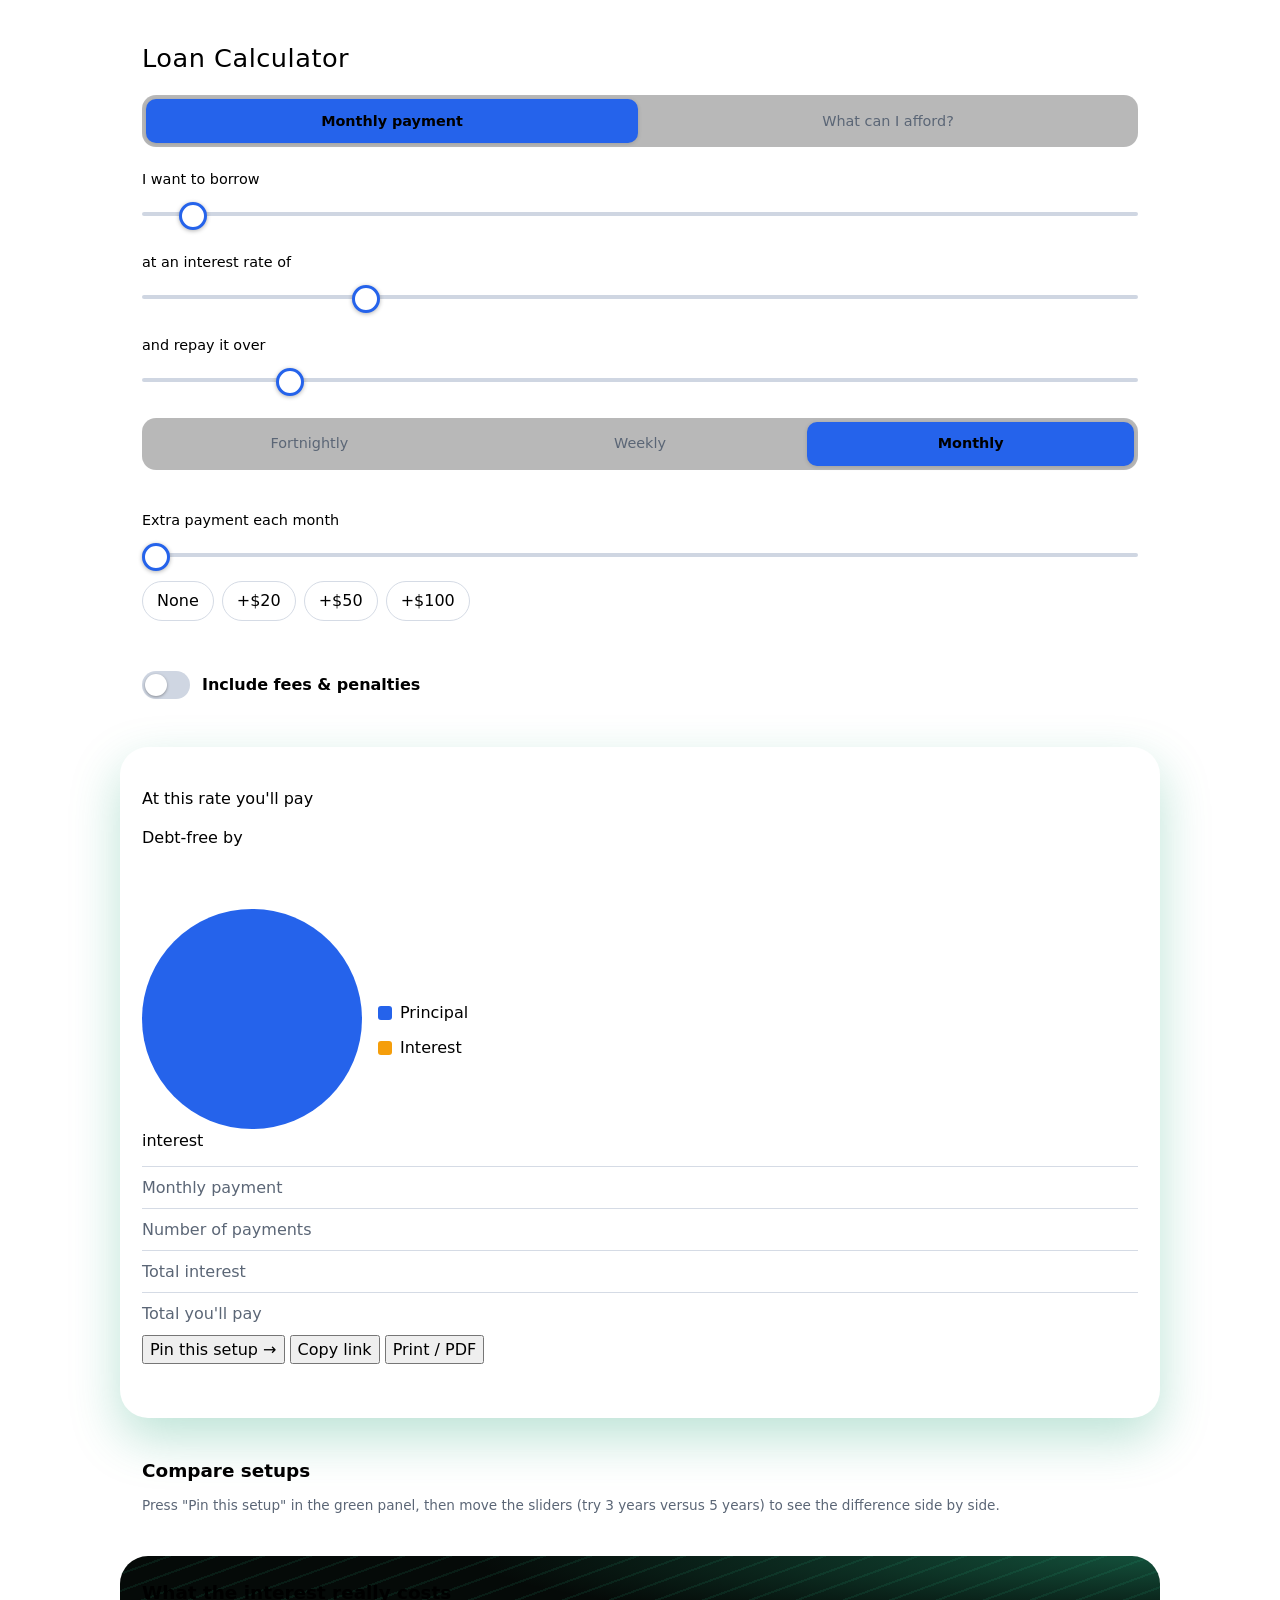
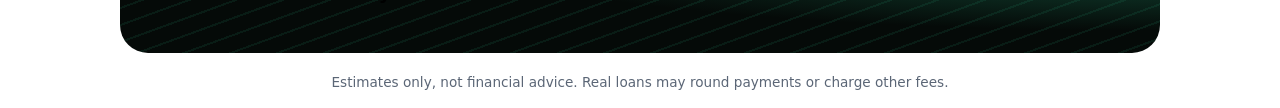
==== commit 9e4d0318: "Refactor index.html to remove duplicate elements Removed duplicate HTML structure and cleaned up the" ====
--- a/index.html
+++ b/index.html
@@ -1,11 +1,4 @@
 <!DOCTYPE html>
-<html lang="en">
-<head>
-  <meta charset="UTF-8">
-  <meta name="viewport" content="width=device-width, initial-scale=1">
-  <title>Loan Calculator</title>
-  <link rel="stylesheet" href="style.css">
-</head><!DOCTYPE html>
 <html lang="en">
 <head>
   <meta charset="UTF-8">
@@ -221,190 +214,3 @@
   <script src="script.js"></script>
 </body>
 </html>
-
-<body>
-  <main class="app">
-
-    <header class="screen-only">
-      <h1>Loan Calculator</h1>
-      <p class="intro">Drag the sliders. Everything updates as you go.</p>
-    </header>
-
-    <noscript><p class="note">This calculator needs JavaScript turned on.</p></noscript>
-
-    <!-- ============ SETUP ============ -->
-    <section class="card screen-only" aria-labelledby="setup-title">
-      <h2 id="setup-title" class="visually-hidden">Loan setup</h2>
-
-      <div class="seg" role="group" aria-label="Calculator mode">
-        <button type="button" id="mode-loan" aria-pressed="true">Monthly payment</button>
-        <button type="button" id="mode-afford" aria-pressed="false">What can I afford?</button>
-      </div>
-
-      <div class="field" id="field-amount">
-        <div class="field-head">
-          <label for="amount">Loan amount</label>
-          <output id="out-amount" for="amount"></output>
-        </div>
-        <input id="amount" type="range" min="1000" max="500000" step="500" value="20000">
-      </div>
-
-      <div class="field" id="field-payment" hidden>
-        <div class="field-head">
-          <label for="payment">Max monthly payment</label>
-          <output id="out-payment" for="payment"></output>
-        </div>
-        <input id="payment" type="range" min="50" max="5000" step="25" value="400">
-      </div>
-
-      <div class="field">
-        <div class="field-head">
-          <label for="rate">Interest rate (APR)</label>
-          <output id="out-rate" for="rate"></output>
-        </div>
-        <input id="rate" type="range" min="0" max="30" step="0.1" value="6.5">
-      </div>
-
-      <div class="field">
-        <div class="field-head">
-          <label for="years">Loan term</label>
-          <output id="out-years" for="years"></output>
-        </div>
-        <input id="years" type="range" min="1" max="30" step="1" value="5">
-      </div>
-
-      <hr>
-
-      <div class="field">
-        <div class="field-head">
-          <label for="extra">Extra payment each month</label>
-          <output id="out-extra" for="extra"></output>
-        </div>
-        <input id="extra" type="range" min="0" max="500" step="5" value="0">
-        <div class="chips" role="group" aria-label="Quick extra payment amounts">
-          <button type="button" class="chip" data-extra="0">None</button>
-          <button type="button" class="chip" data-extra="20">+$20</button>
-          <button type="button" class="chip" data-extra="50">+$50</button>
-          <button type="button" class="chip" data-extra="100">+$100</button>
-        </div>
-      </div>
-
-      <hr>
-
-      <label class="switch">
-        <input type="checkbox" id="fees-on">
-        <span>Include fees &amp; penalties</span>
-      </label>
-
-      <div id="fee-fields" hidden>
-        <div class="field">
-          <div class="field-head">
-            <label for="fee">Origination fee</label>
-            <output id="out-fee" for="fee"></output>
-          </div>
-          <input id="fee" type="range" min="0" max="10" step="0.25" value="3">
-        </div>
-        <div class="field">
-          <div class="field-head">
-            <label for="penalty">Prepayment penalty</label>
-            <output id="out-penalty" for="penalty"></output>
-          </div>
-          <input id="penalty" type="range" min="0" max="5" step="0.25" value="2">
-        </div>
-        <p class="note">The origination fee is taken out of the money you receive.
-          The penalty only applies to extra payments.</p>
-      </div>
-    </section>
-
-    <!-- ============ RESULTS ============ -->
-    <section class="card screen-only" id="results" aria-labelledby="results-title">
-      <h2 id="results-title" class="visually-hidden">Results</h2>
-
-      <p class="label" id="primary-label">Monthly payment</p>
-      <p class="big-number" id="primary-value"></p>
-      <p class="sub-line" id="primary-sub" hidden></p>
-
-      <p class="payoff">Debt-free by <strong id="payoff-date"></strong></p>
-
-      <div class="badges">
-        <span class="badge" id="badge-months" hidden></span>
-        <span class="badge" id="badge-interest" hidden></span>
-      </div>
-      <p class="note" id="extra-hint">Add an extra monthly payment above to see how much
-        time and interest you could save.</p>
-
-      <div class="chart-wrap">
-        <div id="pie" class="pie" role="img" aria-label="Pie chart of principal versus interest"></div>
-        <ul class="legend">
-          <li><span class="swatch principal"></span>Principal
-            <strong id="principal-total"></strong>
-            <span id="principal-pct" class="pct"></span></li>
-          <li><span class="swatch interest"></span>Interest
-            <strong id="interest-total"></strong>
-            <span id="interest-pct" class="pct"></span></li>
-          <li id="legend-fees" hidden><span class="swatch fees"></span>Fees &amp; penalties
-            <strong id="fees-total"></strong>
-            <span id="fees-pct" class="pct"></span></li>
-        </ul>
-      </div>
-
-      <dl class="summary">
-        <div><dt>Monthly payment</dt><dd id="sum-monthly"></dd></div>
-        <div><dt>Number of payments</dt><dd id="sum-count"></dd></div>
-        <div><dt>Total interest</dt><dd id="sum-interest"></dd></div>
-        <div id="row-fees" hidden><dt>Fees &amp; penalties</dt><dd id="sum-fees"></dd></div>
-        <div id="row-apr" hidden><dt>Effective APR</dt><dd id="sum-apr"></dd></div>
-        <div><dt>Total you'll pay</dt><dd id="sum-total"></dd></div>
-      </dl>
-    </section>
-
-    <!-- ============ COST EQUIVALENTS ============ -->
-    <section class="card screen-only" aria-labelledby="equiv-title">
-      <h2 id="equiv-title">What the interest really costs</h2>
-      <ul class="equiv" id="equiv-list"></ul>
-      <p class="note" id="equiv-note"></p>
-    </section>
-
-    <!-- ============ COMPARE ============ -->
-    <section class="card screen-only" aria-labelledby="compare-title">
-      <h2 id="compare-title">Compare setups</h2>
-      <p class="note" id="compare-hint">Pin this setup, then move the sliders (try 3 years
-        versus 5 years) to see the difference side by side.</p>
-
-      <div class="btn-row">
-        <button type="button" id="pin" class="btn">📌 Pin this setup</button>
-        <button type="button" id="unpin" class="btn ghost" hidden>Clear pin</button>
-      </div>
-
-      <table class="compare" id="compare-table" hidden>
-        <thead>
-          <tr><th scope="col"><span class="visually-hidden">Measure</span></th>
-              <th scope="col">Pinned</th><th scope="col">Now</th></tr>
-        </thead>
-        <tbody></tbody>
-      </table>
-      <p class="compare-summary" id="compare-summary" hidden></p>
-    </section>
-
-    <!-- ============ SHARE / PRINT ============ -->
-    <section class="card screen-only" aria-labelledby="share-title">
-      <h2 id="share-title">Save or share</h2>
-      <div class="btn-row">
-        <button type="button" id="print" class="btn">🖨️ Print / save as PDF</button>
-        <button type="button" id="share" class="btn">🔗 Copy share link</button>
-      </div>
-      <p class="note" id="share-status" role="status"></p>
-      <p class="note">The printout includes the full month-by-month payment schedule.
-        Choose "Save as PDF" in the print window to get a file.</p>
-    </section>
-
-    <p class="note disclaimer screen-only">Estimates only, not financial advice.
-      Real loans may round payments or charge other fees.</p>
-
-    <!-- Built by script.js, only visible when printing -->
-    <section id="print-area" class="print-only"></section>
-  </main>
-
-  <script src="script.js"></script>
-</body>
-</html>
--- a/style.css
+++ b/style.css
@@ -1,6 +1,464 @@
 :root {
   --bg: #f1f4f9;
-  --card: #ffffff;
+  --card: #ffffff;:root {
+  --page: #050807;
+  --panel: #0d3d2f;
+  --panel-deep: #082a20;
+  --line: rgba(255, 255, 255, 0.1);
+  --green: #0d9a6b;
+  --green-deep: #08784f;
+  --accent: #2fd39a;
+  --ink: #03261b;
+  --text: #f2fff9;
+  --muted: #a6d3c3;
+  --track: #e8f1ed;
+  --principal: #ffffff;
+  --interest: #052b1f;
+  --fees: #ffc247;
+}
+
+* { box-sizing: border-box; }
+
+body {
+  margin: 0;
+  padding: 16px;
+  min-height: 100vh;
+  color: var(--text);
+  font-family: "Poppins", system-ui, -apple-system, "Segoe UI", Roboto, sans-serif;
+  line-height: 1.45;
+  background:
+    radial-gradient(900px 520px at 100% 100%, rgba(47, 211, 154, 0.22), transparent 60%),
+    radial-gradient(700px 400px at 0% 0%, rgba(13, 154, 107, 0.16), transparent 60%),
+    var(--page);
+}
+
+.app { max-width: 1040px; margin: 0 auto; }
+
+h1 { margin: 0 0 18px; font-size: 1.6rem; font-weight: 500; letter-spacing: 0.02em; }
+h2 { margin: 0 0 12px; font-size: 1.15rem; font-weight: 600; }
+
+hr { border: 0; border-top: 1px solid var(--line); margin: 20px 0; }
+
+.note { margin: 10px 0 0; color: var(--muted); font-size: 0.85rem; }
+.disclaimer { margin-top: 20px; text-align: center; }
+
+.visually-hidden {
+  position: absolute;
+  width: 1px; height: 1px;
+  overflow: hidden;
+  clip: rect(0 0 0 0);
+  white-space: nowrap;
+}
+
+[hidden] { display: none !important; }
+
+button { font: inherit; }
+button:focus-visible, input:focus-visible {
+  outline: 3px solid #8affd2;
+  outline-offset: 2px;
+}
+
+/* ---------- Layout ---------- */
+.layout, .lower { display: grid; gap: 16px; }
+.layout { margin-bottom: 16px; }
+
+.panel {
+  padding: 24px 22px;
+  border: 1px solid var(--line);
+  border-radius: 28px;
+  background: linear-gradient(165deg, #0f4837, var(--panel) 60%, var(--panel-deep));
+}
+
+.results {
+  border-color: transparent;
+  background: linear-gradient(160deg, var(--green), var(--green-deep));
+  box-shadow: 0 20px 50px rgba(13, 154, 107, 0.28);
+}
+.results .note { color: rgba(255, 255, 255, 0.88); }
+
+.banner {
+  background:
+    radial-gradient(120% 140% at 100% 0%, rgba(47, 211, 154, 0.35), transparent 55%),
+    repeating-linear-gradient(160deg, rgba(47, 211, 154, 0.09) 0 2px, transparent 2px 16px),
+    #050a08;
+}
+
+/* ---------- Segmented controls ---------- */
+.seg {
+  display: flex;
+  gap: 4px;
+  padding: 4px;
+  background: rgba(0, 0, 0, 0.28);
+  border-radius: 14px;
+}
+.seg:first-of-type { margin-bottom: 22px; }
+.seg-freq { margin-top: 4px; }
+.seg button {
+  flex: 1;
+  min-height: 44px;
+  padding: 6px 8px;
+  border: 0;
+  border-radius: 10px;
+  background: transparent;
+  color: var(--muted);
+  font-size: 0.9rem;
+  font-weight: 500;
+  cursor: pointer;
+}
+.seg button[aria-pressed="true"] {
+  background: var(--accent);
+  color: var(--ink);
+  font-weight: 600;
+}
+
+/* ---------- Sliders ---------- */
+.field { margin-bottom: 22px; }
+.field:last-child { margin-bottom: 0; }
+
+.field-head {
+  display: flex;
+  justify-content: space-between;
+  align-items: baseline;
+  gap: 12px;
+  margin-bottom: 8px;
+}
+.field-head label { font-size: 0.9rem; font-weight: 500; }
+.field-head output { font-size: 1.3rem; font-weight: 600; text-align: right; }
+
+input[type="range"] {
+  -webkit-appearance: none;
+  appearance: none;
+  display: block;
+  width: 100%;
+  height: 32px;
+  margin: 0;
+  padding: 0;
+  background: transparent;
+  cursor: pointer;
+  --fill: 0%;
+}
+input[type="range"]::-webkit-slider-runnable-track {
+  height: 4px;
+  border-radius: 2px;
+  background: linear-gradient(to right, var(--accent) var(--fill), var(--track) var(--fill));
+}
+input[type="range"]::-moz-range-track {
+  height: 4px;
+  border-radius: 2px;
+  background: linear-gradient(to right, var(--accent) var(--fill), var(--track) var(--fill));
+}
+/* Thumb: green circle with three little grip lines, like the reference. */
+input[type="range"]::-webkit-slider-thumb {
+  -webkit-appearance: none;
+  width: 26px;
+  height: 26px;
+  margin-top: -11px;
+  border: 0;
+  border-radius: 50%;
+  background:
+    linear-gradient(90deg, transparent 0 8px, #fff 8px 9.5px, transparent 9.5px 12.5px,
+      #fff 12.5px 14px, transparent 14px 17px, #fff 17px 18.5px, transparent 18.5px)
+      center / 26px 10px no-repeat,
+    var(--green);
+  box-shadow: 0 0 0 4px rgba(47, 211, 154, 0.3);
+}
+input[type="range"]::-moz-range-thumb {
+  width: 26px;
+  height: 26px;
+  border: 0;
+  border-radius: 50%;
+  background:
+    linear-gradient(90deg, transparent 0 8px, #fff 8px 9.5px, transparent 9.5px 12.5px,
+      #fff 12.5px 14px, transparent 14px 17px, #fff 17px 18.5px, transparent 18.5px)
+      center / 26px 10px no-repeat,
+    var(--green);
+  box-shadow: 0 0 0 4px rgba(47, 211, 154, 0.3);
+}
+
+/* ---------- Chips ---------- */
+.chips { display: flex; flex-wrap: wrap; gap: 8px; margin-top: 12px; }
+.chip {
+  min-height: 38px;
+  padding: 4px 16px;
+  border: 1px solid var(--line);
+  border-radius: 999px;
+  background: rgba(255, 255, 255, 0.07);
+  color: var(--text);
+  font-size: 0.9rem;
+  font-weight: 500;
+  cursor: pointer;
+}
+.chip[aria-pressed="true"] {
+  background: var(--accent);
+  border-color: var(--accent);
+  color: var(--ink);
+  font-weight: 600;
+}
+
+/* ---------- Toggle switch ---------- */
+.switch {
+  display: flex;
+  align-items: center;
+  gap: 12px;
+  min-height: 44px;
+  font-weight: 500;
+  cursor: pointer;
+}
+.switch input {
+  -webkit-appearance: none;
+  appearance: none;
+  position: relative;
+  flex: none;
+  width: 48px;
+  height: 28px;
+  margin: 0;
+  border-radius: 14px;
+  background: rgba(255, 255, 255, 0.25);
+  cursor: pointer;
+  transition: background 0.15s;
+}
+.switch input::before {
+  content: "";
+  position: absolute;
+  top: 3px;
+  left: 3px;
+  width: 22px;
+  height: 22px;
+  border-radius: 50%;
+  background: #fff;
+  box-shadow: 0 1px 3px rgba(0, 0, 0, 0.35);
+  transition: transform 0.15s;
+}
+.switch input:checked { background: var(--accent); }
+.switch input:checked::before { transform: translateX(20px); }
+
+#fee-fields { margin-top: 14px; }
+
+/* ---------- Results: headline ---------- */
+.hero {
+  display: flex;
+  flex-wrap: wrap;
+  justify-content: space-between;
+  align-items: flex-start;
+  gap: 12px 24px;
+}
+.hero-label {
+  margin: 0;
+  max-width: 11em;
+  font-size: 1.05rem;
+  font-weight: 600;
+  line-height: 1.35;
+}
+.hero-figure { margin-left: auto; text-align: right; }
+.big-number {
+  margin: 0;
+  font-size: clamp(2.6rem, 10vw, 4rem);
+  font-weight: 600;
+  line-height: 1;
+}
+.unit { margin: 6px 0 0; font-size: 1.05rem; color: rgba(255, 255, 255, 0.88); }
+.sub-line { margin: 10px 0 0; color: rgba(255, 255, 255, 0.9); }
+.payoff { margin: 14px 0; }
+
+.badges { display: flex; flex-wrap: wrap; gap: 8px; }
+.badge {
+  padding: 6px 14px;
+  border-radius: 999px;
+  background: #fff;
+  color: var(--ink);
+  font-size: 0.88rem;
+  font-weight: 600;
+  animation: pop 0.25s ease-out;
+}
+@keyframes pop {
+  from { transform: scale(0.85); opacity: 0; }
+  to { transform: scale(1); opacity: 1; }
+}
+
+/* ---------- Results: donut + legend ---------- */
+.chart-wrap {
+  display: flex;
+  flex-direction: column;
+  align-items: center;
+  gap: 18px;
+  margin-top: 22px;
+}
+.donut {
+  position: relative;
+  flex: none;
+  width: min(210px, 62vw);
+  aspect-ratio: 1;
+}
+.pie {
+  width: 100%;
+  height: 100%;
+  border-radius: 50%;
+  background: conic-gradient(var(--principal) 0 100%);
+  -webkit-mask: radial-gradient(farthest-side, transparent 62%, #000 63%);
+  mask: radial-gradient(farthest-side, transparent 62%, #000 63%);
+}
+.donut-center {
+  position: absolute;
+  inset: 0;
+  display: flex;
+  flex-direction: column;
+  align-items: center;
+  justify-content: center;
+  text-align: center;
+  pointer-events: none;
+}
+.donut-center strong { font-size: 1.7rem; font-weight: 600; line-height: 1.1; }
+.donut-center span { font-size: 0.8rem; color: rgba(255, 255, 255, 0.88); }
+
+.legend { list-style: none; margin: 0; padding: 0; width: 100%; }
+.legend li {
+  display: flex;
+  align-items: center;
+  gap: 8px;
+  padding: 6px 0;
+  font-weight: 500;
+}
+.legend strong { margin-left: auto; }
+.pct { min-width: 3.4em; font-size: 0.85rem; text-align: right; color: rgba(255, 255, 255, 0.88); }
+
+.swatch { width: 14px; height: 14px; border-radius: 4px; flex: none; }
+.swatch.principal { background: var(--principal); }
+.swatch.interest { background: var(--interest); box-shadow: 0 0 0 1px rgba(255, 255, 255, 0.35); }
+.swatch.fees { background: var(--fees); }
+
+.summary { margin: 16px 0 0; }
+.summary div {
+  display: flex;
+  justify-content: space-between;
+  gap: 12px;
+  padding: 9px 0;
+  border-top: 1px solid rgba(255, 255, 255, 0.25);
+}
+.summary dt { font-weight: 500; color: rgba(255, 255, 255, 0.92); }
+.summary dd { margin: 0; font-weight: 600; text-align: right; }
+
+/* ---------- Pill buttons ---------- */
+.actions { display: flex; flex-wrap: wrap; gap: 10px; margin-top: 22px; }
+.actions:empty { display: none; }
+
+.pill {
+  display: inline-flex;
+  align-items: center;
+  justify-content: center;
+  gap: 14px;
+  min-height: 52px;
+  padding: 6px 22px;
+  border: 0;
+  border-radius: 999px;
+  font-weight: 600;
+  cursor: pointer;
+  transition: transform 0.1s;
+}
+.pill:active { transform: scale(0.97); }
+.pill-white {
+  flex: 1 1 100%;
+  justify-content: space-between;
+  padding: 6px 6px 6px 24px;
+  background: #fff;
+  color: #0b0b0b;
+}
+.pill-white .arrow {
+  display: grid;
+  place-items: center;
+  width: 40px;
+  height: 40px;
+  border-radius: 50%;
+  background: #000;
+  color: #fff;
+  font-size: 1.1rem;
+}
+.pill-ghost {
+  flex: 1 1 120px;
+  background: rgba(255, 255, 255, 0.18);
+  color: #fff;
+}
+.pill-ghost:hover { background: rgba(255, 255, 255, 0.26); }
+.compare-panel .pill-ghost { background: rgba(255, 255, 255, 0.1); }
+
+/* ---------- Compare table ---------- */
+.compare {
+  width: 100%;
+  margin-top: 14px;
+  border-collapse: collapse;
+  font-size: 0.92rem;
+}
+.compare th, .compare td {
+  padding: 9px 6px;
+  border-top: 1px solid var(--line);
+  text-align: right;
+}
+.compare th:first-child, .compare td:first-child { text-align: left; color: var(--muted); }
+.compare thead th { border-top: 0; font-weight: 600; }
+.compare td { font-weight: 600; }
+.compare td:first-child { font-weight: 400; }
+
+.compare-summary {
+  margin: 14px 0 0;
+  padding: 12px 14px;
+  border-radius: 14px;
+  background: rgba(255, 255, 255, 0.08);
+  font-weight: 500;
+}
+.compare-summary.good { background: rgba(47, 211, 154, 0.2); color: #c9fbe5; }
+.compare-summary.bad { background: rgba(255, 120, 120, 0.18); color: #ffd6d6; }
+
+/* ---------- Equivalents ---------- */
+.equiv { list-style: none; margin: 0; padding: 0; display: grid; gap: 10px; }
+.equiv li {
+  display: flex;
+  align-items: center;
+  gap: 12px;
+  padding: 12px 14px;
+  border: 1px solid var(--line);
+  border-radius: 16px;
+  background: rgba(255, 255, 255, 0.06);
+  backdrop-filter: blur(6px);
+}
+.equiv .icon { font-size: 1.6rem; }
+.equiv .count { font-size: 1.15rem; font-weight: 600; color: var(--accent); }
+
+/* ---------- Print-only area ---------- */
+.print-only { display: none; }
+
+@media (min-width: 900px) {
+  body { padding: 40px 24px; }
+  .panel { padding: 30px 28px; }
+  .layout { grid-template-columns: 1fr 1.1fr; }
+  .lower { grid-template-columns: 1fr 1.1fr; }
+  .chart-wrap { flex-direction: row; }
+  .legend { flex: 1; }
+  .pill-white { flex: 1 1 100%; }
+}
+
+@media (prefers-reduced-motion: reduce) {
+  .badge { animation: none; }
+  .switch input, .switch input::before, .pill { transition: none; }
+}
+
+@media print {
+  .screen-only { display: none !important; }
+  .print-only { display: block; }
+  body { padding: 0; background: #fff !important; color: #000; font-family: system-ui, sans-serif; }
+  .app { max-width: none; }
+  .print-only h1 { font-size: 20pt; margin: 0; font-weight: 700; letter-spacing: 0; }
+  .print-date { margin: 2px 0 12px; color: #444; }
+  .facts { width: 100%; margin-bottom: 14px; border-collapse: collapse; }
+  .facts th, .facts td { padding: 4px 8px; border-bottom: 1px solid #ccc; text-align: left; }
+  .facts td { text-align: right; font-weight: 600; }
+  .schedule { width: 100%; border-collapse: collapse; font-size: 9.5pt; }
+  .schedule th, .schedule td { padding: 3px 6px; border-bottom: 1px solid #ddd; text-align: right; }
+  .schedule th:first-child, .schedule td:first-child,
+  .schedule th:nth-child(2), .schedule td:nth-child(2) { text-align: left; }
+  .schedule thead { display: table-header-group; }
+  .schedule tr { break-inside: avoid; }
+  .print-only h2 { font-size: 13pt; margin: 12px 0 6px; }
+}
+
   --text: #1c2430;
   --muted: #5b6676;
   --border: #d5dbe5;
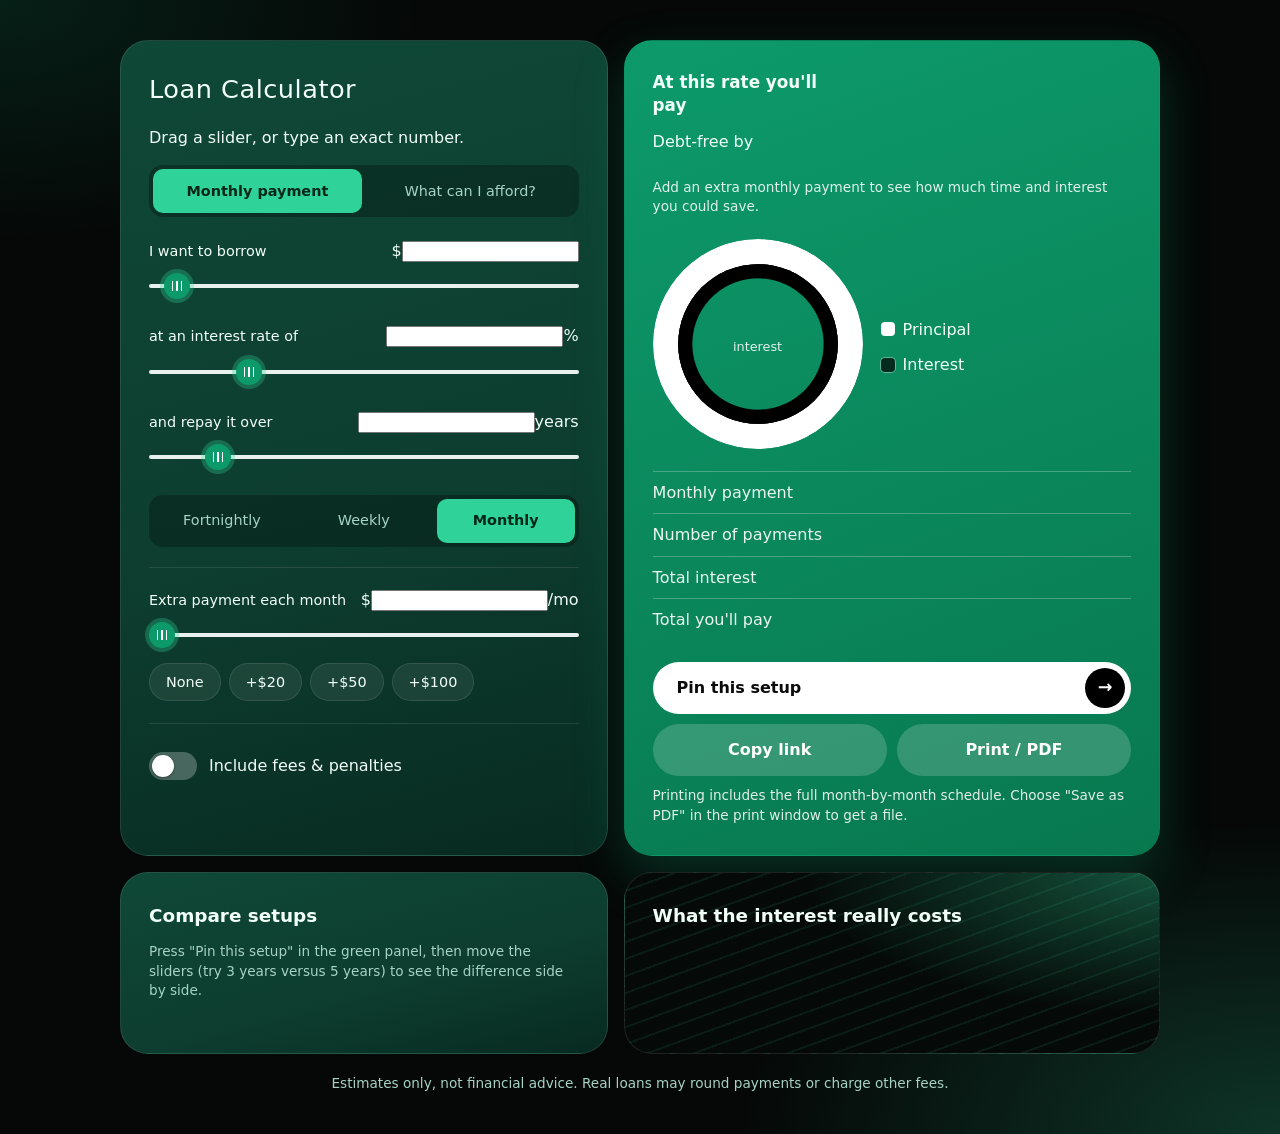
==== commit f76f5065: "Rename index (3).html to index.html" ====
--- a/index.html
+++ b/index.html
@@ -19,6 +19,7 @@
       <!-- ============ SETUP (dark green panel) ============ -->
       <section class="panel setup" aria-labelledby="setup-title">
         <h1 id="setup-title">Loan Calculator</h1>
+        <p class="lead">Drag a slider, or type an exact number.</p>
 
         <div class="seg" role="group" aria-label="Calculator mode">
           <button type="button" id="mode-loan" aria-pressed="true">Monthly payment</button>
@@ -28,7 +29,7 @@
         <div class="field" id="field-amount">
           <div class="field-head">
             <label for="amount">I want to borrow</label>
-            <output id="out-amount" for="amount"></output>
+            <div class="num lg"><span class="pre">$</span><input id="num-amount" type="number" inputmode="decimal" step="any" aria-label="Loan amount (type an exact value)"></div>
           </div>
           <input id="amount" type="range" min="1000" max="500000" step="500" value="20000">
         </div>
@@ -36,7 +37,7 @@
         <div class="field" id="field-payment" hidden>
           <div class="field-head">
             <label for="payment">I can pay up to</label>
-            <output id="out-payment" for="payment"></output>
+            <div class="num lg"><span class="pre">$</span><input id="num-payment" type="number" inputmode="decimal" step="any" aria-label="Maximum monthly payment (type an exact value)"><span class="suf">/mo</span></div>
           </div>
           <input id="payment" type="range" min="50" max="5000" step="25" value="400">
         </div>
@@ -44,7 +45,7 @@
         <div class="field">
           <div class="field-head">
             <label for="rate">at an interest rate of</label>
-            <output id="out-rate" for="rate"></output>
+            <div class="num"><input id="num-rate" type="number" inputmode="decimal" step="any" aria-label="Interest rate (type an exact value)"><span class="suf">%</span></div>
           </div>
           <input id="rate" type="range" min="0" max="30" step="0.1" value="6.5">
         </div>
@@ -52,7 +53,7 @@
         <div class="field">
           <div class="field-head">
             <label for="years">and repay it over</label>
-            <output id="out-years" for="years"></output>
+            <div class="num"><input id="num-years" type="number" inputmode="decimal" step="any" aria-label="Loan term in years (type an exact value)"><span class="suf">years</span></div>
           </div>
           <input id="years" type="range" min="1" max="30" step="1" value="5">
         </div>
@@ -70,7 +71,7 @@
         <div class="field">
           <div class="field-head">
             <label for="extra">Extra payment each month</label>
-            <output id="out-extra" for="extra"></output>
+            <div class="num"><span class="pre">$</span><input id="num-extra" type="number" inputmode="decimal" step="any" aria-label="Extra payment per month (type an exact value)"><span class="suf">/mo</span></div>
           </div>
           <input id="extra" type="range" min="0" max="500" step="5" value="0">
           <div class="chips" role="group" aria-label="Quick extra payment amounts">
@@ -91,15 +92,15 @@
         <div id="fee-fields" hidden>
           <div class="field">
             <div class="field-head">
-              <label for="fee">Origination fee</label>
-              <output id="out-fee" for="fee"></output>
+              <label for="fee">Origination fee <span class="hint" id="hint-fee"></span></label>
+              <div class="num"><input id="num-fee" type="number" inputmode="decimal" step="any" aria-label="Origination fee percent (type an exact value)"><span class="suf">%</span></div>
             </div>
             <input id="fee" type="range" min="0" max="10" step="0.25" value="3">
           </div>
           <div class="field">
             <div class="field-head">
-              <label for="penalty">Prepayment penalty</label>
-              <output id="out-penalty" for="penalty"></output>
+              <label for="penalty">Prepayment penalty (of extra payments)</label>
+              <div class="num"><input id="num-penalty" type="number" inputmode="decimal" step="any" aria-label="Prepayment penalty percent (type an exact value)"><span class="suf">%</span></div>
             </div>
             <input id="penalty" type="range" min="0" max="5" step="0.25" value="2">
           </div>
@@ -132,20 +133,26 @@
 
         <div class="chart-wrap">
           <div class="donut">
-            <div id="pie" class="pie" role="img" aria-label="Chart of principal versus interest"></div>
+            <svg id="pie" class="pie" viewBox="0 0 100 100" role="img" aria-label="Chart of principal versus interest">
+              <g transform="rotate(-90 50 50)">
+                <circle id="slice-principal" class="slice slice-principal" cx="50" cy="50" r="38"></circle>
+                <circle id="slice-interest" class="slice slice-interest" cx="50" cy="50" r="38"></circle>
+                <circle id="slice-fees" class="slice slice-fees" cx="50" cy="50" r="38"></circle>
+              </g>
+            </svg>
             <div class="donut-center">
               <strong id="donut-pct"></strong>
               <span>interest</span>
             </div>
           </div>
           <ul class="legend">
-            <li><span class="swatch principal"></span>Principal
+            <li data-slice="principal"><span class="swatch principal"></span>Principal
               <strong id="principal-total"></strong>
               <span id="principal-pct" class="pct"></span></li>
-            <li><span class="swatch interest"></span>Interest
+            <li data-slice="interest"><span class="swatch interest"></span>Interest
               <strong id="interest-total"></strong>
               <span id="interest-pct" class="pct"></span></li>
-            <li id="legend-fees" hidden><span class="swatch fees"></span>Fees &amp; penalties
+            <li id="legend-fees" data-slice="fees" hidden><span class="swatch fees"></span>Fees &amp; penalties
               <strong id="fees-total"></strong>
               <span id="fees-pct" class="pct"></span></li>
           </ul>
@@ -211,6 +218,8 @@
     <section id="print-area" class="print-only"></section>
   </main>
 
+  <div id="chart-tip" class="chart-tip" aria-hidden="true" hidden></div>
+
   <script src="script.js"></script>
 </body>
 </html>
--- a/style.css
+++ b/style.css
@@ -1,6 +1,4 @@
 :root {
-  --bg: #f1f4f9;
-  --card: #ffffff;:root {
   --page: #050807;
   --panel: #0d3d2f;
   --panel-deep: #082a20;
@@ -458,350 +456,3 @@
   .schedule tr { break-inside: avoid; }
   .print-only h2 { font-size: 13pt; margin: 12px 0 6px; }
 }
-
-  --text: #1c2430;
-  --muted: #5b6676;
-  --border: #d5dbe5;
-  --track: #cfd6e2;
-  --accent: #2563eb;
-  --accent-soft: #e8efff;
-  --principal: #2563eb;
-  --interest: #f59e0b;
-  --fees: #dc2626;
-  --good: #15803d;
-  --bad: #b91c1c;
-}
-
-* { box-sizing: border-box; }
-
-body {
-  margin: 0;
-  padding: 16px;
-  background: var(--bg);
-  color: var(--text);
-  font-family: system-ui, -apple-system, "Segoe UI", Roboto, sans-serif;
-  line-height: 1.4;
-}
-
-.app { max-width: 520px; margin: 0 auto; }
-
-h1 { margin: 4px 0 4px; font-size: 1.5rem; }
-h2 { margin: 0 0 12px; font-size: 1.15rem; }
-.intro { margin: 0 0 16px; color: var(--muted); }
-
-.card {
-  margin-bottom: 16px;
-  padding: 18px;
-  background: var(--card);
-  border-radius: 12px;
-  box-shadow: 0 2px 10px rgba(0, 0, 0, 0.08);
-}
-
-hr { border: 0; border-top: 1px solid var(--border); margin: 18px 0; }
-
-.note { margin: 10px 0 0; color: var(--muted); font-size: 0.88rem; }
-.disclaimer { text-align: center; }
-
-.visually-hidden {
-  position: absolute;
-  width: 1px; height: 1px;
-  overflow: hidden;
-  clip: rect(0 0 0 0);
-  white-space: nowrap;
-}
-
-[hidden] { display: none !important; }
-
-button { font: inherit; }
-button:focus-visible, input:focus-visible {
-  outline: 3px solid rgba(37, 99, 235, 0.4);
-  outline-offset: 2px;
-}
-
-/* ---------- Mode switch ---------- */
-.seg {
-  display: flex;
-  margin-bottom: 18px;
-  padding: 4px;
-  gap: 4px;
-  background: var(--bg);
-  border-radius: 10px;
-}
-.seg button {
-  flex: 1;
-  min-height: 44px;
-  padding: 6px 8px;
-  border: 0;
-  border-radius: 8px;
-  background: transparent;
-  color: var(--muted);
-  font-weight: 600;
-  cursor: pointer;
-}
-.seg button[aria-pressed="true"] {
-  background: var(--card);
-  color: var(--accent);
-  box-shadow: 0 1px 4px rgba(0, 0, 0, 0.15);
-}
-
-/* ---------- Sliders ---------- */
-.field { margin-bottom: 18px; }
-.field:last-child { margin-bottom: 0; }
-
-.field-head {
-  display: flex;
-  justify-content: space-between;
-  align-items: baseline;
-  gap: 12px;
-  margin-bottom: 8px;
-}
-.field-head label { font-weight: 600; }
-.field-head output { font-weight: 700; color: var(--accent); text-align: right; }
-
-input[type="range"] {
-  -webkit-appearance: none;
-  appearance: none;
-  display: block;
-  width: 100%;
-  height: 32px;
-  margin: 0;
-  padding: 0;
-  background: transparent;
-  cursor: pointer;
-  --fill: 0%;
-}
-input[type="range"]::-webkit-slider-runnable-track {
-  height: 8px;
-  border-radius: 4px;
-  background: linear-gradient(to right, var(--accent) var(--fill), var(--track) var(--fill));
-}
-input[type="range"]::-moz-range-track {
-  height: 8px;
-  border-radius: 4px;
-  background: linear-gradient(to right, var(--accent) var(--fill), var(--track) var(--fill));
-}
-input[type="range"]::-webkit-slider-thumb {
-  -webkit-appearance: none;
-  width: 28px;
-  height: 28px;
-  margin-top: -10px;
-  border: 3px solid var(--accent);
-  border-radius: 50%;
-  background: #fff;
-  box-shadow: 0 1px 4px rgba(0, 0, 0, 0.3);
-}
-input[type="range"]::-moz-range-thumb {
-  width: 22px;
-  height: 22px;
-  border: 3px solid var(--accent);
-  border-radius: 50%;
-  background: #fff;
-  box-shadow: 0 1px 4px rgba(0, 0, 0, 0.3);
-}
-
-/* ---------- Chips ---------- */
-.chips { display: flex; flex-wrap: wrap; gap: 8px; margin-top: 10px; }
-.chip {
-  min-height: 40px;
-  padding: 4px 14px;
-  border: 1px solid var(--border);
-  border-radius: 20px;
-  background: #fff;
-  color: var(--text);
-  font-weight: 600;
-  cursor: pointer;
-}
-.chip[aria-pressed="true"] {
-  background: var(--accent);
-  border-color: var(--accent);
-  color: #fff;
-}
-
-/* ---------- Toggle switch ---------- */
-.switch {
-  display: flex;
-  align-items: center;
-  gap: 12px;
-  min-height: 44px;
-  font-weight: 600;
-  cursor: pointer;
-}
-.switch input {
-  -webkit-appearance: none;
-  appearance: none;
-  position: relative;
-  flex: none;
-  width: 48px;
-  height: 28px;
-  margin: 0;
-  border-radius: 14px;
-  background: var(--track);
-  cursor: pointer;
-  transition: background 0.15s;
-}
-.switch input::before {
-  content: "";
-  position: absolute;
-  top: 3px;
-  left: 3px;
-  width: 22px;
-  height: 22px;
-  border-radius: 50%;
-  background: #fff;
-  box-shadow: 0 1px 3px rgba(0, 0, 0, 0.35);
-  transition: transform 0.15s;
-}
-.switch input:checked { background: var(--accent); }
-.switch input:checked::before { transform: translateX(20px); }
-
-#fee-fields { margin-top: 12px; }
-
-/* ---------- Results ---------- */
-.label { margin: 0; color: var(--muted); font-size: 0.9rem; }
-.big-number { margin: 2px 0 4px; font-size: 2.3rem; font-weight: 700; line-height: 1.1; }
-.sub-line { margin: 0 0 6px; color: var(--muted); }
-.payoff { margin: 8px 0 12px; }
-
-.badges { display: flex; flex-wrap: wrap; gap: 8px; }
-.badge {
-  padding: 6px 12px;
-  border-radius: 20px;
-  background: #dcfce7;
-  color: #14532d;
-  font-weight: 700;
-  font-size: 0.92rem;
-  animation: pop 0.25s ease-out;
-}
-@keyframes pop {
-  from { transform: scale(0.85); opacity: 0; }
-  to { transform: scale(1); opacity: 1; }
-}
-
-.chart-wrap {
-  display: flex;
-  flex-direction: column;
-  align-items: center;
-  gap: 16px;
-  margin-top: 18px;
-}
-.pie {
-  width: min(220px, 70vw);
-  aspect-ratio: 1;
-  border-radius: 50%;
-  background: conic-gradient(var(--principal) 0 100%);
-}
-
-.legend { list-style: none; margin: 0; padding: 0; width: 100%; }
-.legend li {
-  display: flex;
-  align-items: center;
-  gap: 8px;
-  padding: 6px 0;
-}
-.legend strong { margin-left: auto; }
-.pct { min-width: 3.4em; color: var(--muted); font-size: 0.85rem; text-align: right; }
-
-.swatch { width: 14px; height: 14px; border-radius: 3px; flex: none; }
-.swatch.principal { background: var(--principal); }
-.swatch.interest { background: var(--interest); }
-.swatch.fees { background: var(--fees); }
-
-.summary { margin: 14px 0 0; }
-.summary div {
-  display: flex;
-  justify-content: space-between;
-  gap: 12px;
-  padding: 9px 0;
-  border-top: 1px solid var(--border);
-}
-.summary dt { color: var(--muted); }
-.summary dd { margin: 0; font-weight: 600; text-align: right; }
-
-/* ---------- Equivalents ---------- */
-.equiv { list-style: none; margin: 0; padding: 0; display: grid; gap: 8px; }
-.equiv li {
-  display: flex;
-  align-items: center;
-  gap: 12px;
-  padding: 10px 12px;
-  border-radius: 10px;
-  background: var(--accent-soft);
-}
-.equiv .icon { font-size: 1.6rem; }
-.equiv .count { font-size: 1.15rem; font-weight: 700; }
-
-/* ---------- Buttons ---------- */
-.btn-row { display: flex; flex-wrap: wrap; gap: 10px; }
-.btn {
-  flex: 1 1 150px;
-  min-height: 46px;
-  padding: 8px 14px;
-  border: 1px solid var(--accent);
-  border-radius: 10px;
-  background: var(--accent);
-  color: #fff;
-  font-weight: 600;
-  cursor: pointer;
-}
-.btn:hover { filter: brightness(1.08); }
-.btn.ghost { background: #fff; color: var(--accent); }
-
-/* ---------- Compare table ---------- */
-.compare {
-  width: 100%;
-  margin-top: 14px;
-  border-collapse: collapse;
-  font-size: 0.92rem;
-}
-.compare th, .compare td {
-  padding: 8px 6px;
-  border-top: 1px solid var(--border);
-  text-align: right;
-}
-.compare th:first-child, .compare td:first-child { text-align: left; color: var(--muted); }
-.compare thead th { border-top: 0; font-weight: 700; }
-.compare td { font-weight: 600; }
-.compare td:first-child { font-weight: 400; }
-
-.compare-summary {
-  margin: 12px 0 0;
-  padding: 10px 12px;
-  border-radius: 10px;
-  background: var(--accent-soft);
-  font-weight: 600;
-}
-.compare-summary.good { background: #dcfce7; color: #14532d; }
-.compare-summary.bad { background: #fee2e2; color: #7f1d1d; }
-
-/* ---------- Print-only area ---------- */
-.print-only { display: none; }
-
-@media (min-width: 560px) {
-  body { padding: 32px 16px; }
-  .chart-wrap { flex-direction: row; }
-  .legend { flex: 1; }
-}
-
-@media (prefers-reduced-motion: reduce) {
-  .badge { animation: none; }
-  .switch input, .switch input::before { transition: none; }
-}
-
-@media print {
-  .screen-only { display: none !important; }
-  .print-only { display: block; }
-  body { padding: 0; background: #fff; color: #000; }
-  .app { max-width: none; }
-  .print-only h1 { font-size: 20pt; margin: 0; }
-  .print-date { margin: 2px 0 12px; color: #444; }
-  .facts { width: 100%; margin-bottom: 14px; border-collapse: collapse; }
-  .facts th, .facts td { padding: 4px 8px; border-bottom: 1px solid #ccc; text-align: left; }
-  .facts td { text-align: right; font-weight: 600; }
-  .schedule { width: 100%; border-collapse: collapse; font-size: 9.5pt; }
-  .schedule th, .schedule td { padding: 3px 6px; border-bottom: 1px solid #ddd; text-align: right; }
-  .schedule th:first-child, .schedule td:first-child,
-  .schedule th:nth-child(2), .schedule td:nth-child(2) { text-align: left; }
-  .schedule thead { display: table-header-group; }
-  .schedule tr { break-inside: avoid; }
-  .print-only h2 { font-size: 13pt; margin: 12px 0 6px; }
-}
